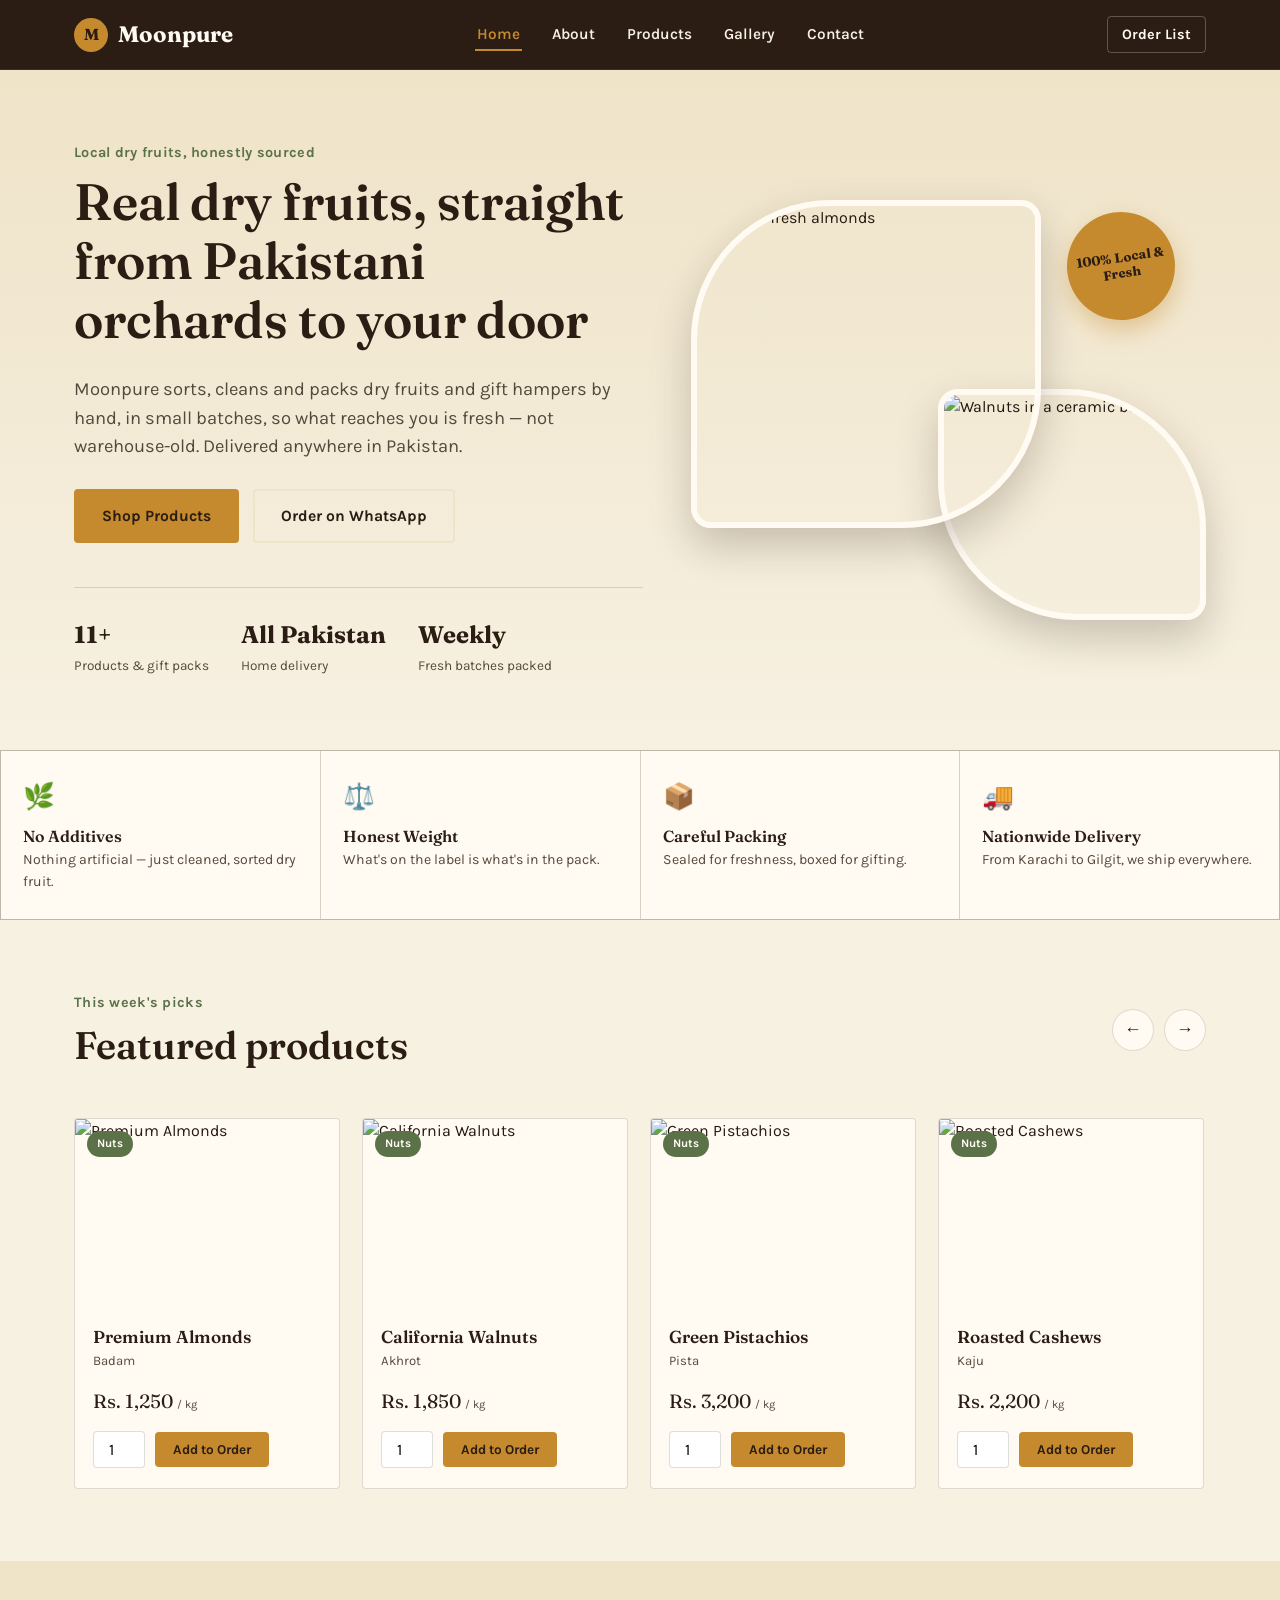
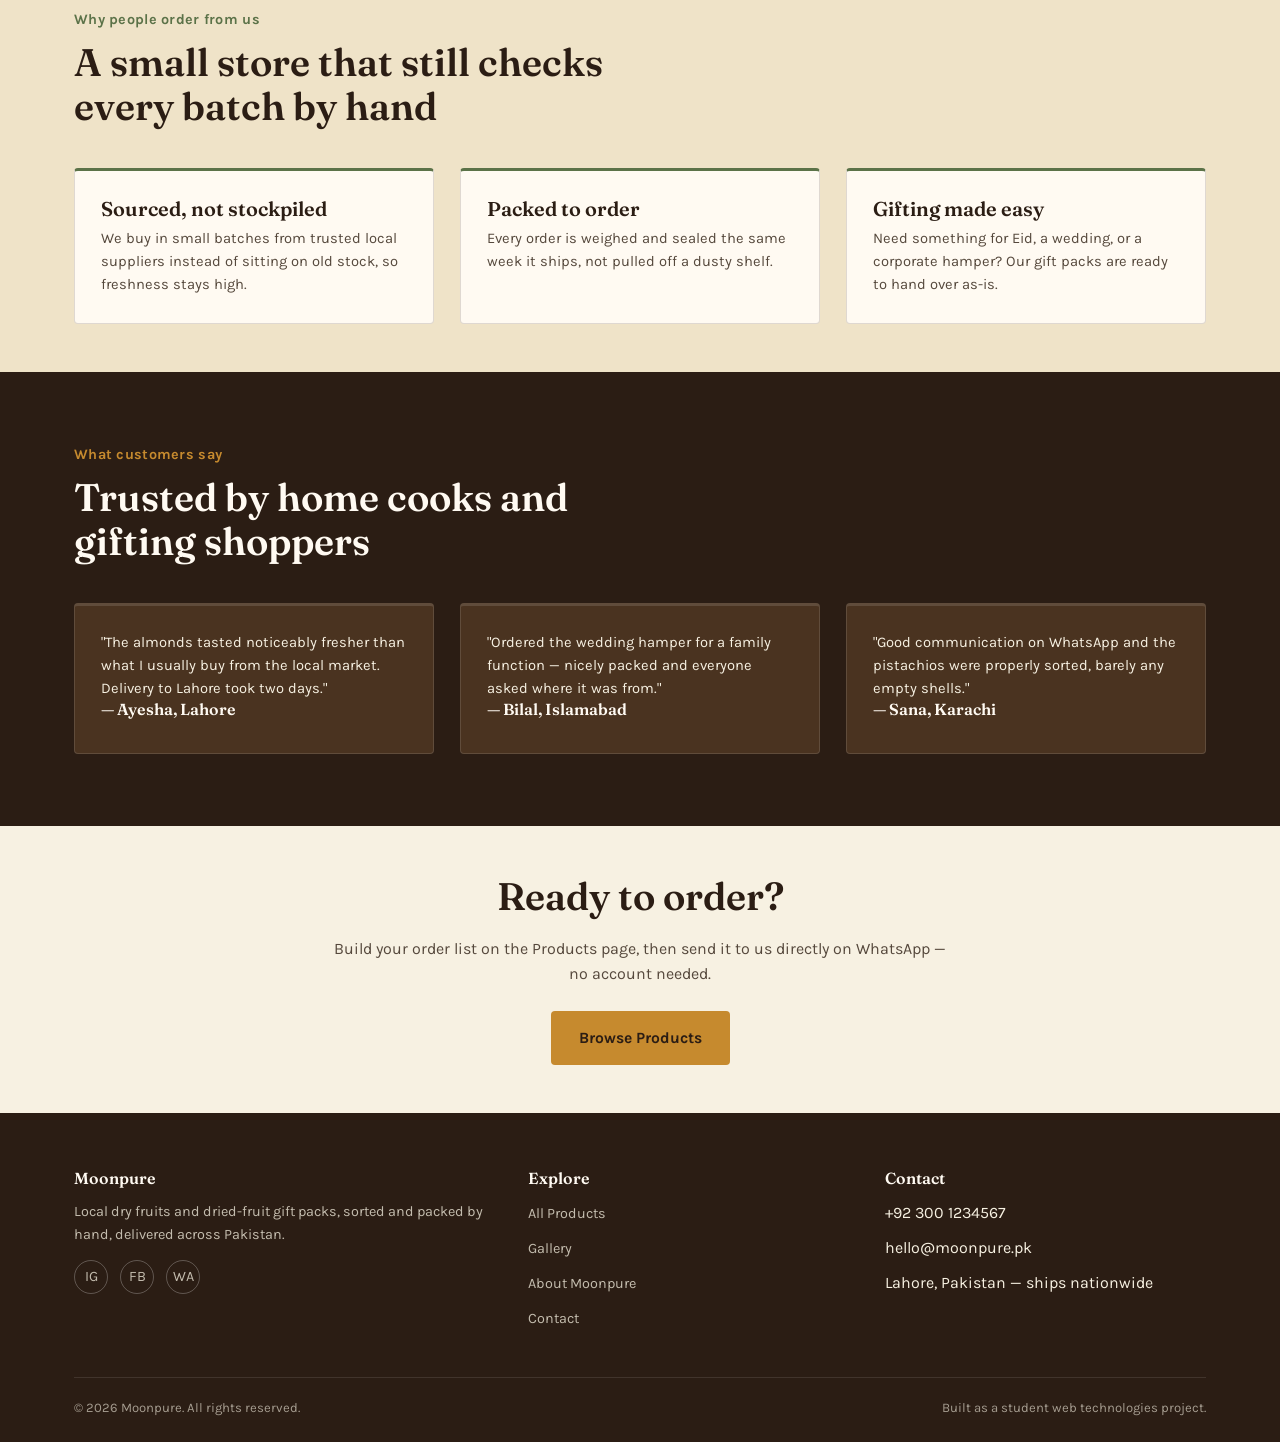
==== index.html @ a4942850 "Add product catalog, category filter, live search, and WhatsApp order-list cart" ====
<!DOCTYPE html>
<html lang="en">
<head>
<meta charset="UTF-8">
<meta name="viewport" content="width=device-width, initial-scale=1.0">
<title>Moonpure — Real Dry Fruits, Nationwide Delivery</title>
<meta name="description" content="Moonpure sells local dry fruits and dried-fruit gift packs, freshly sorted and packed, delivered across Pakistan.">
<link rel="preconnect" href="https://fonts.googleapis.com">
<link href="https://fonts.googleapis.com/css2?family=Fraunces:opsz,wght@9..144,500;9..144,600;9..144,700&family=Karla:wght@400;500;700;800&display=swap" rel="stylesheet">
<link rel="stylesheet" href="css/style.css">
</head>
<body>

<header class="site-header">
  <nav class="nav">
    <a href="index.html" class="brand"><span class="brand-mark">M</span> Moonpure</a>
    <ul class="nav-links" id="navLinks">
      <li><a href="index.html">Home</a></li>
      <li><a href="about.html">About</a></li>
      <li><a href="products.html">Products</a></li>
      <li><a href="gallery.html">Gallery</a></li>
      <li><a href="contact.html">Contact</a></li>
    </ul>
    <div class="nav-right">
      <button class="nav-cart-btn" id="openCartBtn" aria-label="Open order list">
        Order List <span class="nav-cart-count" id="cartCount">0</span>
      </button>
      <button class="hamburger" id="hamburgerBtn" aria-label="Toggle menu" aria-expanded="false">
        <span></span><span></span><span></span>
      </button>
    </div>
  </nav>
</header>

<main>

  <!-- HERO -->
  <section class="hero">
    <div class="container">
      <div class="hero-copy">
        <p class="eyebrow-label">Local dry fruits, honestly sourced</p>
        <h1>Real dry fruits, straight from Pakistani orchards to your door</h1>
        <p class="lede">Moonpure sorts, cleans and packs dry fruits and gift hampers by hand, in small batches, so what reaches you is fresh — not warehouse-old. Delivered anywhere in Pakistan.</p>
        <div class="hero-cta">
          <a href="products.html" class="btn btn-primary">Shop Products</a>
          <a href="contact.html" class="btn btn-outline">Order on WhatsApp</a>
        </div>
        <div class="hero-stats">
          <div><strong>11+</strong><span>Products &amp; gift packs</span></div>
          <div><strong>All Pakistan</strong><span>Home delivery</span></div>
          <div><strong>Weekly</strong><span>Fresh batches packed</span></div>
        </div>
      </div>
      <div class="hero-visual">
        <img src="https://images.unsplash.com/photo-1615485737457-f07082c77813?auto=format&fit=crop&w=700&q=70" alt="Bowl of fresh almonds" class="hero-img-a">
        <img src="https://images.unsplash.com/photo-1512905024369-fe9701b6d8f1?auto=format&fit=crop&w=600&q=70" alt="Walnuts in a ceramic bowl" class="hero-img-b">
        <div class="hero-badge">100% Local &amp; Fresh</div>
      </div>
    </div>
  </section>

  <!-- HIGHLIGHTS -->
  <div class="highlights">
    <div class="highlight-item">
      <span class="icon">🌿</span>
      <h4>No Additives</h4>
      <p>Nothing artificial — just cleaned, sorted dry fruit.</p>
    </div>
    <div class="highlight-item">
      <span class="icon">⚖️</span>
      <h4>Honest Weight</h4>
      <p>What's on the label is what's in the pack.</p>
    </div>
    <div class="highlight-item">
      <span class="icon">📦</span>
      <h4>Careful Packing</h4>
      <p>Sealed for freshness, boxed for gifting.</p>
    </div>
    <div class="highlight-item">
      <span class="icon">🚚</span>
      <h4>Nationwide Delivery</h4>
      <p>From Karachi to Gilgit, we ship everywhere.</p>
    </div>
  </div>

  <!-- FEATURED PRODUCTS SLIDER -->
  <section class="section">
    <div class="container">
      <div class="filter-bar">
        <div class="section-head" style="margin-bottom:0;">
          <p class="eyebrow-label">This week's picks</p>
          <h2>Featured products</h2>
        </div>
        <div class="slider-nav">
          <button id="sliderPrev" aria-label="Scroll left">&larr;</button>
          <button id="sliderNext" aria-label="Scroll right">&rarr;</button>
        </div>
      </div>
      <div class="slider">
        <div class="slider-track" id="featuredTrack"><!-- filled by products.js --></div>
      </div>
    </div>
  </section>

  <!-- WHY MOONPURE -->
  <section class="section section--tight" style="background:var(--parchment);">
    <div class="container">
      <div class="section-head">
        <p class="eyebrow-label">Why people order from us</p>
        <h2>A small store that still checks every batch by hand</h2>
      </div>
      <div class="card-grid">
        <div class="info-card">
          <h3>Sourced, not stockpiled</h3>
          <p>We buy in small batches from trusted local suppliers instead of sitting on old stock, so freshness stays high.</p>
        </div>
        <div class="info-card">
          <h3>Packed to order</h3>
          <p>Every order is weighed and sealed the same week it ships, not pulled off a dusty shelf.</p>
        </div>
        <div class="info-card">
          <h3>Gifting made easy</h3>
          <p>Need something for Eid, a wedding, or a corporate hamper? Our gift packs are ready to hand over as-is.</p>
        </div>
      </div>
    </div>
  </section>

  <!-- TESTIMONIALS -->
  <section class="section section--dark">
    <div class="container">
      <div class="section-head">
        <p class="eyebrow-label" style="color:var(--gold);">What customers say</p>
        <h2>Trusted by home cooks and gifting shoppers</h2>
      </div>
      <div class="card-grid">
        <div class="info-card" style="background:var(--walnut-700); border-color:rgba(255,255,255,0.12);">
          <p style="color:var(--parchment-light);">"The almonds tasted noticeably fresher than what I usually buy from the local market. Delivery to Lahore took two days."</p>
          <h3 style="color:var(--white); font-size:1rem;">— Ayesha, Lahore</h3>
        </div>
        <div class="info-card" style="background:var(--walnut-700); border-color:rgba(255,255,255,0.12);">
          <p style="color:var(--parchment-light);">"Ordered the wedding hamper for a family function — nicely packed and everyone asked where it was from."</p>
          <h3 style="color:var(--white); font-size:1rem;">— Bilal, Islamabad</h3>
        </div>
        <div class="info-card" style="background:var(--walnut-700); border-color:rgba(255,255,255,0.12);">
          <p style="color:var(--parchment-light);">"Good communication on WhatsApp and the pistachios were properly sorted, barely any empty shells."</p>
          <h3 style="color:var(--white); font-size:1rem;">— Sana, Karachi</h3>
        </div>
      </div>
    </div>
  </section>

  <!-- CTA -->
  <section class="section section--tight">
    <div class="container" style="text-align:center;">
      <h2>Ready to order?</h2>
      <p style="margin:0 auto 24px; color:var(--ink-soft);">Build your order list on the Products page, then send it to us directly on WhatsApp — no account needed.</p>
      <a href="products.html" class="btn btn-primary">Browse Products</a>
    </div>
  </section>

</main>

<footer class="site-footer">
  <div class="container">
    <div class="footer-grid">
      <div>
        <h4>Moonpure</h4>
        <p>Local dry fruits and dried-fruit gift packs, sorted and packed by hand, delivered across Pakistan.</p>
        <div class="social-row">
          <a href="https://www.instagram.com/moonpure.pk" aria-label="Instagram" target="_blank" rel="noopener">IG</a>
          <a href="#" aria-label="Facebook">FB</a>
          <a href="#" aria-label="WhatsApp">WA</a>
        </div>
      </div>
      <div>
        <h4>Explore</h4>
        <ul>
          <li><a href="products.html">All Products</a></li>
          <li><a href="gallery.html">Gallery</a></li>
          <li><a href="about.html">About Moonpure</a></li>
          <li><a href="contact.html">Contact</a></li>
        </ul>
      </div>
      <div>
        <h4>Contact</h4>
        <ul>
          <li>+92 300 1234567</li>
          <li>hello@moonpure.pk</li>
          <li>Lahore, Pakistan — ships nationwide</li>
        </ul>
      </div>
    </div>
    <div class="footer-bottom">
      <span>&copy; <span id="footerYear"></span> Moonpure. All rights reserved.</span>
      <span>Built as a student web technologies project.</span>
    </div>
  </div>
</footer>

<div class="cart-overlay" id="cartOverlay"></div>
<aside class="cart-drawer" id="cartDrawer" aria-label="Order list">
  <div class="cart-head">
    <h3 style="color:var(--white); margin:0;">Your Order List</h3>
    <button id="closeCartBtn" aria-label="Close order list">&times;</button>
  </div>
  <div class="cart-items" id="cartItems"></div>
  <div class="cart-foot">
    <div class="cart-total"><span>Estimated Total</span><span id="cartTotal">Rs. 0</span></div>
    <button class="btn btn-primary btn-block" id="checkoutBtn">Send Order via WhatsApp</button>
  </div>
</aside>

<div class="toast" id="toast"></div>

<script src="js/nav.js"></script>
<script src="js/cart.js"></script>
<script src="js/products.js"></script>
</body>
</html>
---- css/style.css ----
/* =========================================================
   MOONPURE — main stylesheet
   Sections: Tokens, Base, Layout helpers, Nav, Hero,
   Buttons, Highlights, Products, Cart drawer, Gallery,
   About/Process, Contact/Form/Accordion, Footer, Media queries
   ========================================================= */

/* ---------- Design tokens ---------- */
:root {
  --walnut-900: #2b1d14;
  --walnut-700: #4a3320;
  --parchment: #efe3c8;
  --parchment-light: #f7f1e2;
  --gold: #c68a2e;
  --gold-dark: #a56f1f;
  --pistachio: #5b7248;
  --rust: #7a3b2e;
  --ink: #241812;
  --ink-soft: #55483c;
  --line: rgba(43, 29, 20, 0.15);
  --white: #fffaf2;

  --font-display: "Fraunces", "Georgia", serif;
  --font-body: "Karla", "Segoe UI", sans-serif;

  --radius-s: 4px;
  --radius-m: 10px;
  --shadow-card: 0 1px 0 rgba(43, 29, 20, 0.06);
  --max-width: 1180px;
}

/* ---------- Base ---------- */
* { box-sizing: border-box; }

html { scroll-behavior: smooth; }

body {
  margin: 0;
  font-family: var(--font-body);
  color: var(--ink);
  background: var(--parchment-light);
  line-height: 1.55;
  -webkit-font-smoothing: antialiased;
}

h1, h2, h3, h4 {
  font-family: var(--font-display);
  color: var(--walnut-900);
  line-height: 1.15;
  margin: 0 0 0.5em;
  font-weight: 600;
}

h1 { font-size: clamp(2.2rem, 4vw, 3.4rem); }
h2 { font-size: clamp(1.7rem, 3vw, 2.4rem); }
h3 { font-size: 1.25rem; }

p { margin: 0 0 1em; max-width: 62ch; }

a { color: inherit; text-decoration: none; }

img { max-width: 100%; display: block; }

ul { padding: 0; margin: 0; list-style: none; }

button { font-family: inherit; cursor: pointer; }

input, textarea, select {
  font-family: inherit;
  font-size: 1rem;
}

:focus-visible {
  outline: 3px solid var(--gold);
  outline-offset: 2px;
}

.container {
  max-width: var(--max-width);
  margin: 0 auto;
  padding: 0 24px;
}

.section {
  padding: 72px 0;
}
.section--tight { padding: 48px 0; }
.section--dark {
  background: var(--walnut-900);
  color: var(--parchment-light);
}
.section--dark h2, .section--dark h3 { color: var(--white); }

.eyebrow-label {
  font-family: var(--font-body);
  font-weight: 700;
  color: var(--pistachio);
  letter-spacing: 0.02em;
  font-size: 0.9rem;
  margin: 0 0 0.6em;
}

.section-head {
  max-width: 620px;
  margin: 0 0 40px;
}

.btn {
  display: inline-flex;
  align-items: center;
  gap: 8px;
  padding: 13px 26px;
  border-radius: var(--radius-s);
  font-weight: 700;
  border: 2px solid transparent;
  font-size: 0.98rem;
  transition: transform 0.15s ease, background 0.15s ease;
}
.btn:hover { transform: translateY(-2px); }
.btn-primary {
  background: var(--gold);
  color: var(--walnut-900);
}
.btn-primary:hover { background: var(--gold-dark); }
.btn-outline {
  border-color: var(--parchment);
  color: var(--walnut-900);
}
.section--dark .btn-outline { border-color: var(--parchment-light); color: var(--white); }
.btn-outline:hover { background: rgba(255,255,255,0.08); }
.btn-block { width: 100%; justify-content: center; }
.btn-sm { padding: 8px 16px; font-size: 0.85rem; }

/* ---------- Nav ---------- */
.site-header {
  position: sticky;
  top: 0;
  z-index: 100;
  background: var(--walnut-900);
  border-bottom: 1px solid rgba(255,255,255,0.08);
}

.nav {
  display: flex;
  align-items: center;
  justify-content: space-between;
  padding: 16px 24px;
  max-width: var(--max-width);
  margin: 0 auto;
}

.brand {
  display: flex;
  align-items: center;
  gap: 10px;
  font-family: var(--font-display);
  font-size: 1.4rem;
  font-weight: 700;
  color: var(--white);
}
.brand .brand-mark {
  width: 34px; height: 34px;
  border-radius: 50%;
  background: var(--gold);
  color: var(--walnut-900);
  display: flex; align-items: center; justify-content: center;
  font-size: 1rem;
}

.nav-links {
  display: flex;
  gap: 28px;
}
.nav-links a {
  color: var(--parchment-light);
  font-weight: 600;
  font-size: 0.96rem;
  padding: 6px 2px;
  border-bottom: 2px solid transparent;
  transition: border-color 0.15s ease, color 0.15s ease;
}
.nav-links a:hover,
.nav-links a.active {
  color: var(--gold);
  border-bottom-color: var(--gold);
}

.nav-cart-btn {
  position: relative;
  background: transparent;
  border: 1px solid rgba(255,255,255,0.25);
  color: var(--white);
  border-radius: var(--radius-s);
  padding: 9px 14px;
  font-weight: 700;
  font-size: 0.9rem;
  display: flex;
  align-items: center;
  gap: 8px;
}
.nav-cart-count {
  background: var(--gold);
  color: var(--walnut-900);
  border-radius: 50%;
  width: 20px; height: 20px;
  font-size: 0.72rem;
  display: flex; align-items: center; justify-content: center;
  font-weight: 800;
}

.nav-right { display: flex; align-items: center; gap: 18px; }

.hamburger {
  display: none;
  flex-direction: column;
  gap: 5px;
  background: none;
  border: none;
  padding: 6px;
}
.hamburger span {
  width: 24px; height: 2px;
  background: var(--white);
  display: block;
  transition: transform 0.2s ease, opacity 0.2s ease;
}
.hamburger.is-open span:nth-child(1) { transform: translateY(7px) rotate(45deg); }
.hamburger.is-open span:nth-child(2) { opacity: 0; }
.hamburger.is-open span:nth-child(3) { transform: translateY(-7px) rotate(-45deg); }

/* ---------- Hero ---------- */
.hero {
  background: linear-gradient(180deg, var(--parchment) 0%, var(--parchment-light) 100%);
  overflow: hidden;
}
.hero .container {
  display: grid;
  grid-template-columns: 1.05fr 0.95fr;
  gap: 48px;
  align-items: center;
  padding-top: 72px;
  padding-bottom: 72px;
}
.hero-copy { animation: rise 0.7s ease both; }
.hero-copy p.lede { font-size: 1.15rem; color: var(--ink-soft); }
.hero-cta { display: flex; gap: 14px; flex-wrap: wrap; margin-top: 28px; }

.hero-stats {
  display: flex;
  gap: 32px;
  margin-top: 44px;
  padding-top: 28px;
  border-top: 1px solid var(--line);
}
.hero-stats div strong {
  display: block;
  font-family: var(--font-display);
  font-size: 1.5rem;
  color: var(--walnut-900);
}
.hero-stats div span { font-size: 0.85rem; color: var(--ink-soft); }

.hero-visual {
  position: relative;
  height: 420px;
  animation: rise 0.9s ease both;
}
.hero-visual img {
  position: absolute;
  object-fit: cover;
  border: 6px solid var(--white);
  box-shadow: 0 18px 40px rgba(43,29,20,0.22);
}
.hero-img-a { width: 68%; height: 78%; top: 0; left: 0; border-radius: 140px 20px 140px 20px; z-index: 2; }
.hero-img-b { width: 52%; height: 55%; bottom: 0; right: 0; border-radius: 20px 140px 20px 140px; z-index: 1; }
.hero-badge {
  position: absolute;
  top: 12px; right: 6%;
  background: var(--gold);
  color: var(--walnut-900);
  width: 108px; height: 108px;
  border-radius: 50%;
  display: flex; align-items: center; justify-content: center;
  text-align: center;
  font-family: var(--font-display);
  font-weight: 700;
  font-size: 0.82rem;
  line-height: 1.2;
  transform: rotate(-8deg);
  z-index: 3;
  box-shadow: 0 10px 24px rgba(198,138,46,0.4);
}

@keyframes rise {
  from { opacity: 0; transform: translateY(18px); }
  to { opacity: 1; transform: translateY(0); }
}

/* ---------- Highlights ---------- */
.highlights {
  display: grid;
  grid-template-columns: repeat(4, 1fr);
  gap: 1px;
  background: var(--line);
  border: 1px solid var(--line);
}
.highlight-item {
  background: var(--white);
  padding: 26px 22px;
}
.highlight-item .icon { font-size: 1.6rem; }
.highlight-item h4 { margin: 10px 0 4px; font-size: 1rem; }
.highlight-item p { font-size: 0.88rem; color: var(--ink-soft); margin: 0; }

/* ---------- Cards / grids ---------- */
.card-grid {
  display: grid;
  grid-template-columns: repeat(3, 1fr);
  gap: 26px;
}

.info-card {
  background: var(--white);
  border: 1px solid var(--line);
  border-top: 3px solid var(--pistachio);
  padding: 26px;
  border-radius: var(--radius-s);
}
.info-card h3 { margin-bottom: 8px; }
.info-card p { font-size: 0.92rem; color: var(--ink-soft); margin: 0; }

/* ---------- Slider (carousel) ---------- */
.slider {
  position: relative;
}
.slider-track {
  display: flex;
  gap: 22px;
  overflow: hidden;
  scroll-behavior: smooth;
}
.slider-track .product-card { min-width: calc(25% - 17px); flex: 0 0 auto; }
.slider-nav {
  display: flex;
  gap: 10px;
  justify-content: flex-end;
  margin-bottom: 18px;
}
.slider-nav button {
  width: 42px; height: 42px;
  border-radius: 50%;
  border: 1px solid var(--line);
  background: var(--white);
  font-size: 1.1rem;
  color: var(--walnut-900);
}
.slider-nav button:hover { background: var(--gold); color: var(--walnut-900); }

/* ---------- Products ---------- */
.filter-bar {
  display: flex;
  align-items: center;
  justify-content: space-between;
  gap: 20px;
  flex-wrap: wrap;
  margin-bottom: 32px;
}
.filter-chips { display: flex; gap: 10px; flex-wrap: wrap; }
.chip {
  padding: 9px 18px;
  border-radius: 999px;
  border: 1px solid var(--line);
  background: var(--white);
  font-weight: 700;
  font-size: 0.88rem;
  color: var(--ink-soft);
}
.chip.is-active {
  background: var(--walnut-900);
  border-color: var(--walnut-900);
  color: var(--white);
}
.search-box {
  display: flex;
  align-items: center;
  gap: 8px;
  border: 1px solid var(--line);
  background: var(--white);
  padding: 10px 16px;
  border-radius: 999px;
  min-width: 240px;
}
.search-box input {
  border: none;
  outline: none;
  background: transparent;
  width: 100%;
  font-size: 0.92rem;
}

.product-grid {
  display: grid;
  grid-template-columns: repeat(3, 1fr);
  gap: 26px;
}

.product-card {
  background: var(--white);
  border: 1px solid var(--line);
  border-radius: var(--radius-s);
  overflow: hidden;
  display: flex;
  flex-direction: column;
  transition: transform 0.15s ease, box-shadow 0.15s ease;
}
.product-card:hover {
  transform: translateY(-4px);
  box-shadow: 0 14px 30px rgba(43,29,20,0.14);
}
.product-card .thumb {
  position: relative;
  height: 190px;
  overflow: hidden;
}
.product-card .thumb img { width: 100%; height: 100%; object-fit: cover; }
.product-tag {
  position: absolute;
  top: 12px; left: 12px;
  background: var(--pistachio);
  color: var(--white);
  font-size: 0.72rem;
  font-weight: 700;
  padding: 4px 10px;
  border-radius: 999px;
}
.product-tag.gift { background: var(--rust); }
.product-body { padding: 18px 18px 20px; display: flex; flex-direction: column; flex: 1; }
.product-body h3 { margin: 0 0 4px; font-size: 1.08rem; }
.product-urdu { font-size: 0.82rem; color: var(--ink-soft); margin-bottom: 8px; }
.product-price { font-family: var(--font-display); font-size: 1.2rem; color: var(--walnut-900); margin: 8px 0 14px; }
.product-actions { display: flex; gap: 10px; margin-top: auto; align-items: center; }
.qty-input {
  width: 52px;
  padding: 8px 6px;
  text-align: center;
  border: 1px solid var(--line);
  border-radius: var(--radius-s);
}
.no-results { padding: 40px; text-align: center; color: var(--ink-soft); grid-column: 1 / -1; }

/* ---------- Cart drawer ---------- */
.cart-overlay {
  position: fixed; inset: 0;
  background: rgba(36,24,18,0.45);
  opacity: 0; pointer-events: none;
  transition: opacity 0.2s ease;
  z-index: 200;
}
.cart-overlay.is-open { opacity: 1; pointer-events: auto; }

.cart-drawer {
  position: fixed;
  top: 0; right: 0;
  height: 100%;
  width: 380px;
  max-width: 92vw;
  background: var(--white);
  transform: translateX(100%);
  transition: transform 0.25s ease;
  z-index: 201;
  display: flex;
  flex-direction: column;
}
.cart-drawer.is-open { transform: translateX(0); }
.cart-head {
  display: flex; align-items: center; justify-content: space-between;
  padding: 20px 22px;
  background: var(--walnut-900); color: var(--white);
}
.cart-head button { background: none; border: none; color: var(--white); font-size: 1.4rem; }
.cart-items { flex: 1; overflow-y: auto; padding: 16px 22px; }
.cart-line {
  display: flex; gap: 12px; align-items: center;
  padding: 12px 0;
  border-bottom: 1px solid var(--line);
}
.cart-line img { width: 52px; height: 52px; object-fit: cover; border-radius: var(--radius-s); }
.cart-line-info { flex: 1; }
.cart-line-info strong { display: block; font-size: 0.92rem; }
.cart-line-info span { font-size: 0.82rem; color: var(--ink-soft); }
.cart-line-qty { display: flex; align-items: center; gap: 6px; }
.cart-line-qty button {
  width: 24px; height: 24px; border-radius: 50%;
  border: 1px solid var(--line); background: var(--white);
}
.cart-remove { background: none; border: none; color: var(--rust); font-size: 0.78rem; text-decoration: underline; margin-top: 4px; }
.cart-empty { text-align: center; color: var(--ink-soft); padding: 40px 10px; }
.cart-foot { padding: 20px 22px; border-top: 1px solid var(--line); }
.cart-total { display: flex; justify-content: space-between; font-family: var(--font-display); font-size: 1.15rem; margin-bottom: 14px; }

/* ---------- Gallery ---------- */
.gallery-grid {
  columns: 3 220px;
  column-gap: 20px;
}
.gallery-item {
  break-inside: avoid;
  margin-bottom: 20px;
  border-radius: var(--radius-s);
  overflow: hidden;
  position: relative;
  cursor: pointer;
  border: 1px solid var(--line);
}
.gallery-item img { width: 100%; transition: transform 0.3s ease; }
.gallery-item:hover img { transform: scale(1.05); }
.gallery-caption {
  position: absolute; left: 0; right: 0; bottom: 0;
  background: linear-gradient(0deg, rgba(43,29,20,0.85), transparent);
  color: var(--white);
  padding: 24px 12px 10px;
  font-size: 0.82rem;
  font-weight: 700;
}

.lightbox {
  position: fixed; inset: 0;
  background: rgba(20,13,9,0.92);
  display: none;
  align-items: center;
  justify-content: center;
  z-index: 300;
  flex-direction: column;
}
.lightbox.is-open { display: flex; }
.lightbox img { max-width: 78vw; max-height: 72vh; border-radius: var(--radius-s); }
.lightbox-caption { color: var(--parchment-light); margin-top: 14px; font-size: 0.9rem; }
.lightbox-close {
  position: absolute; top: 22px; right: 28px;
  background: none; border: none; color: var(--white); font-size: 1.8rem;
}
.lightbox-nav {
  position: absolute; top: 50%; transform: translateY(-50%);
  background: rgba(255,255,255,0.12); border: none; color: var(--white);
  width: 48px; height: 48px; border-radius: 50%; font-size: 1.3rem;
}
.lightbox-prev { left: 24px; }
.lightbox-next { right: 24px; }

/* ---------- About / process ---------- */
.about-hero {
  display: grid;
  grid-template-columns: 1fr 1fr;
  gap: 48px;
  align-items: center;
}
.about-hero img { border-radius: 20px 140px 20px 140px; height: 380px; width: 100%; object-fit: cover; }

.process-list {
  display: grid;
  grid-template-columns: repeat(4, 1fr);
  gap: 22px;
  counter-reset: step;
}
.process-step {
  background: var(--white);
  border: 1px solid var(--line);
  border-radius: var(--radius-s);
  padding: 24px 20px;
  position: relative;
}
.process-step::before {
  counter-increment: step;
  content: counter(step);
  font-family: var(--font-display);
  font-size: 1.6rem;
  color: var(--gold);
  display: block;
  margin-bottom: 10px;
}

.values-grid {
  display: grid;
  grid-template-columns: repeat(3, 1fr);
  gap: 26px;
}

/* ---------- Contact ---------- */
.contact-layout {
  display: grid;
  grid-template-columns: 1fr 1.1fr;
  gap: 48px;
  align-items: start;
}
.contact-info-list { margin-top: 24px; }
.contact-info-list li {
  display: flex; gap: 12px;
  padding: 14px 0;
  border-bottom: 1px solid var(--line);
}
.contact-info-list .ic { font-size: 1.2rem; }
.map-frame {
  border: 1px solid var(--line);
  border-radius: var(--radius-s);
  overflow: hidden;
  margin-top: 24px;
  height: 220px;
}
.map-frame iframe { width: 100%; height: 100%; border: 0; }

.form-card {
  background: var(--white);
  border: 1px solid var(--line);
  border-radius: var(--radius-s);
  padding: 30px;
}
.form-row { margin-bottom: 18px; }
.form-row label {
  display: block;
  font-weight: 700;
  font-size: 0.88rem;
  margin-bottom: 6px;
}
.form-row input,
.form-row select,
.form-row textarea {
  width: 100%;
  padding: 12px 14px;
  border: 1px solid var(--line);
  border-radius: var(--radius-s);
  background: var(--parchment-light);
}
.form-row textarea { resize: vertical; min-height: 110px; }
.form-grid-2 { display: grid; grid-template-columns: 1fr 1fr; gap: 18px; }
.field-error {
  color: var(--rust);
  font-size: 0.8rem;
  margin-top: 5px;
  min-height: 1em;
}
.form-row.has-error input,
.form-row.has-error select,
.form-row.has-error textarea {
  border-color: var(--rust);
}
.form-success {
  display: none;
  background: rgba(91,114,72,0.12);
  border: 1px solid var(--pistachio);
  color: var(--pistachio);
  padding: 14px 18px;
  border-radius: var(--radius-s);
  margin-bottom: 18px;
  font-weight: 700;
}
.form-success.is-visible { display: block; }

/* ---------- FAQ accordion ---------- */
.accordion-item {
  border-bottom: 1px solid var(--line);
}
.accordion-trigger {
  width: 100%;
  text-align: left;
  background: none;
  border: none;
  padding: 20px 4px;
  display: flex;
  justify-content: space-between;
  align-items: center;
  font-family: var(--font-display);
  font-size: 1.05rem;
  color: var(--walnut-900);
}
.accordion-trigger .plus {
  font-size: 1.4rem;
  transition: transform 0.2s ease;
  color: var(--gold);
}
.accordion-item.is-open .accordion-trigger .plus { transform: rotate(45deg); }
.accordion-panel {
  max-height: 0;
  overflow: hidden;
  transition: max-height 0.25s ease;
}
.accordion-panel p { padding: 0 4px 18px; color: var(--ink-soft); font-size: 0.94rem; }

/* ---------- Footer ---------- */
.site-footer {
  background: var(--walnut-900);
  color: var(--parchment-light);
  padding: 56px 0 24px;
}
.footer-grid {
  display: grid;
  grid-template-columns: 1.3fr 1fr 1fr;
  gap: 36px;
  padding-bottom: 36px;
  border-bottom: 1px solid rgba(255,255,255,0.1);
}
.footer-grid h4 { color: var(--white); margin-bottom: 14px; font-size: 1rem; }
.footer-grid p, .footer-grid a { color: rgba(247,241,226,0.75); font-size: 0.9rem; }
.footer-grid ul li { margin-bottom: 10px; }
.footer-grid ul li a:hover { color: var(--gold); }
.footer-bottom {
  padding-top: 20px;
  display: flex;
  justify-content: space-between;
  font-size: 0.82rem;
  color: rgba(247,241,226,0.6);
  flex-wrap: wrap;
  gap: 10px;
}
.social-row { display: flex; gap: 12px; margin-top: 12px; }
.social-row a {
  width: 34px; height: 34px;
  border: 1px solid rgba(255,255,255,0.25);
  border-radius: 50%;
  display: flex; align-items: center; justify-content: center;
}

/* ---------- Toast ---------- */
.toast {
  position: fixed;
  bottom: 24px; left: 50%;
  transform: translateX(-50%) translateY(20px);
  background: var(--walnut-900);
  color: var(--white);
  padding: 14px 24px;
  border-radius: 999px;
  font-weight: 700;
  font-size: 0.9rem;
  opacity: 0;
  pointer-events: none;
  transition: opacity 0.2s ease, transform 0.2s ease;
  z-index: 400;
}
.toast.is-visible {
  opacity: 1;
  transform: translateX(-50%) translateY(0);
}

/* ---------- Responsive ---------- */
@media (max-width: 980px) {
  .hero .container { grid-template-columns: 1fr; }
  .hero-visual { height: 320px; order: -1; }
  .card-grid, .values-grid { grid-template-columns: repeat(2, 1fr); }
  .product-grid { grid-template-columns: repeat(2, 1fr); }
  .highlights { grid-template-columns: repeat(2, 1fr); }
  .process-list { grid-template-columns: repeat(2, 1fr); }
  .about-hero { grid-template-columns: 1fr; }
  .about-hero img { height: 260px; }
  .contact-layout { grid-template-columns: 1fr; }
  .slider-track .product-card { min-width: calc(50% - 11px); }
}

@media (max-width: 720px) {
  .nav-links {
    position: absolute;
    top: 100%; left: 0; right: 0;
    background: var(--walnut-900);
    flex-direction: column;
    gap: 0;
    max-height: 0;
    overflow: hidden;
    transition: max-height 0.25s ease;
  }
  .nav-links.is-open { max-height: 400px; }
  .nav-links a { padding: 16px 24px; border-bottom: 1px solid rgba(255,255,255,0.08); width: 100%; }
  .hamburger { display: flex; }
  .form-grid-2 { grid-template-columns: 1fr; }
}

@media (max-width: 560px) {
  .card-grid, .values-grid, .product-grid, .highlights, .process-list { grid-template-columns: 1fr; }
  .gallery-grid { columns: 1; }
  .slider-track .product-card { min-width: 84%; }
  .hero-stats { flex-wrap: wrap; gap: 20px; }
  .cart-drawer { width: 100%; }
}

@media (prefers-reduced-motion: reduce) {
  * { animation: none !important; transition: none !important; }
}

/* ---------- Image tint variants (reused stock photos, varied for product range) ---------- */
.tint-warm { filter: saturate(1.15) sepia(0.12) hue-rotate(-6deg); }
.tint-rust { filter: saturate(1.2) sepia(0.25) hue-rotate(-12deg) brightness(0.96); }
.tint-cool { filter: saturate(1.05) hue-rotate(8deg); }
.tint-gold { filter: saturate(1.3) sepia(0.3) hue-rotate(-4deg) brightness(1.03); }
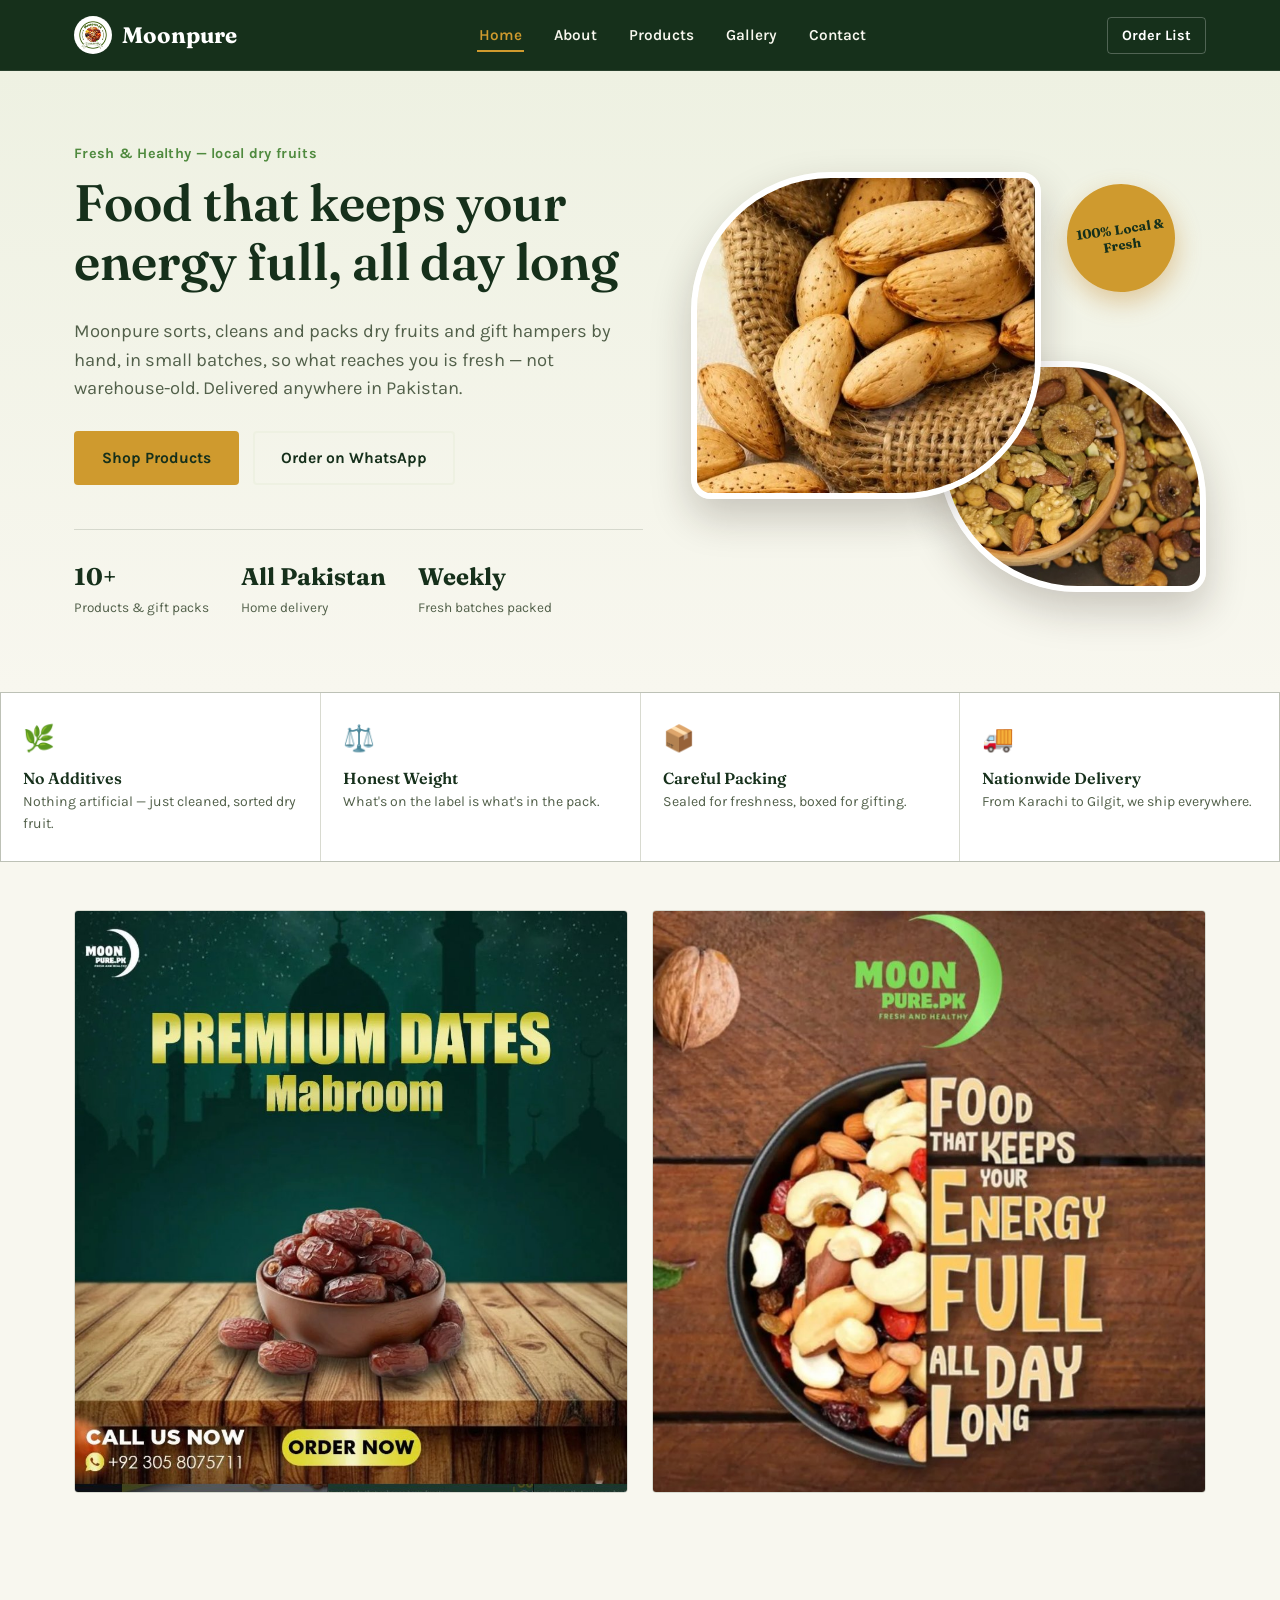
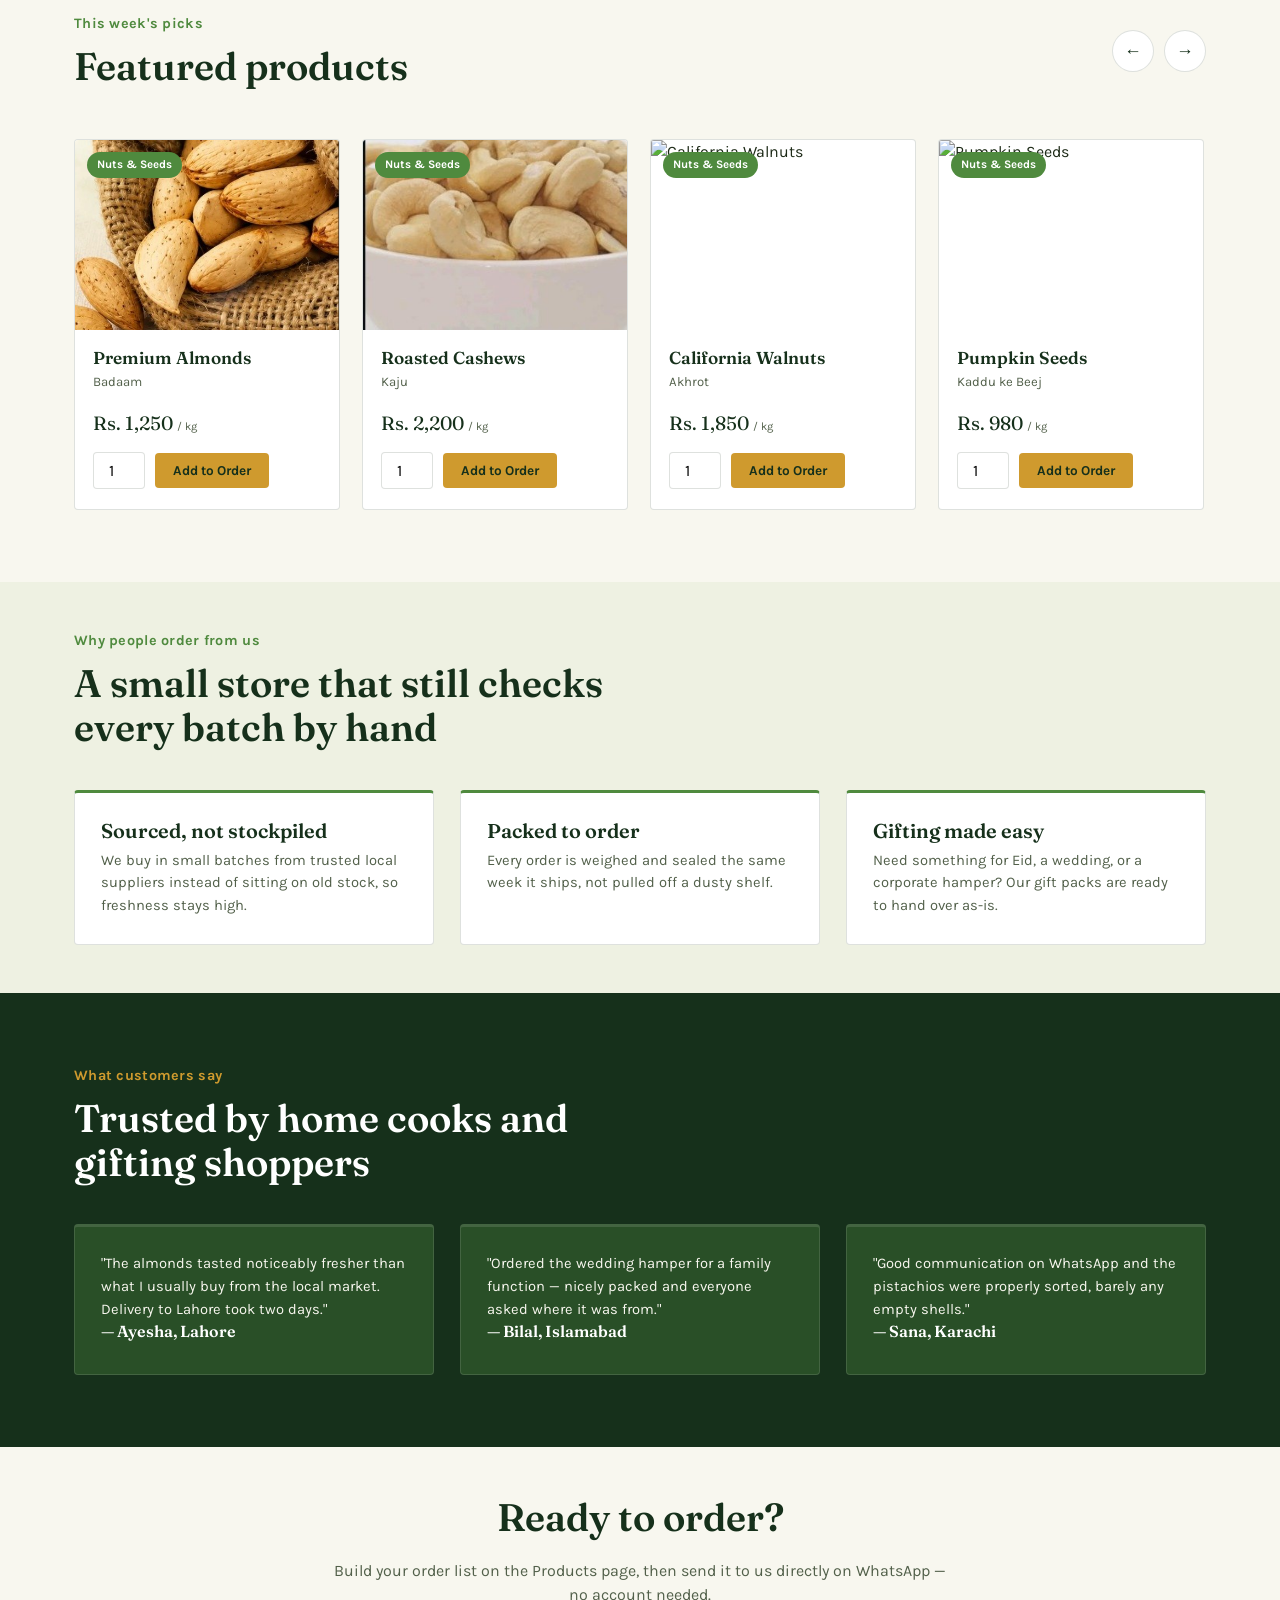
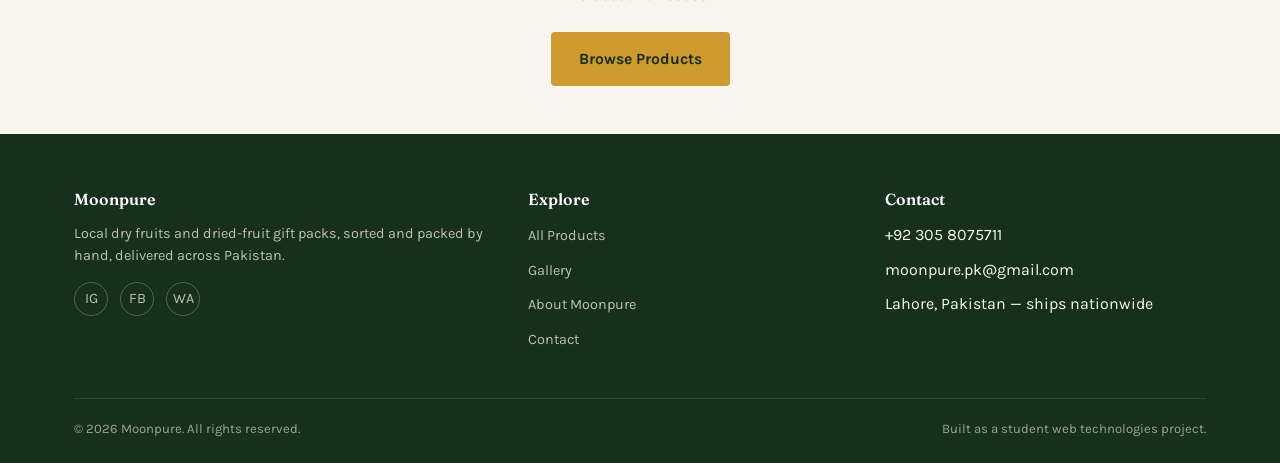
==== commit b8f43729: "Rebrand with real Moonpure.pk assets: logo, green/off-white palette, real product photos, actual cat" ====
--- a/index.html
+++ b/index.html
@@ -13,7 +13,7 @@
 
 <header class="site-header">
   <nav class="nav">
-    <a href="index.html" class="brand"><span class="brand-mark">M</span> Moonpure</a>
+    <a href="index.html" class="brand"><span class="brand-mark"><img src="images/logo.jpg" alt="Moonpure logo"></span> Moonpure</a>
     <ul class="nav-links" id="navLinks">
       <li><a href="index.html">Home</a></li>
       <li><a href="about.html">About</a></li>
@@ -38,22 +38,22 @@
   <section class="hero">
     <div class="container">
       <div class="hero-copy">
-        <p class="eyebrow-label">Local dry fruits, honestly sourced</p>
-        <h1>Real dry fruits, straight from Pakistani orchards to your door</h1>
+        <p class="eyebrow-label">Fresh &amp; Healthy — local dry fruits</p>
+        <h1>Food that keeps your energy full, all day long</h1>
         <p class="lede">Moonpure sorts, cleans and packs dry fruits and gift hampers by hand, in small batches, so what reaches you is fresh — not warehouse-old. Delivered anywhere in Pakistan.</p>
         <div class="hero-cta">
           <a href="products.html" class="btn btn-primary">Shop Products</a>
           <a href="contact.html" class="btn btn-outline">Order on WhatsApp</a>
         </div>
         <div class="hero-stats">
-          <div><strong>11+</strong><span>Products &amp; gift packs</span></div>
+          <div><strong>10+</strong><span>Products &amp; gift packs</span></div>
           <div><strong>All Pakistan</strong><span>Home delivery</span></div>
           <div><strong>Weekly</strong><span>Fresh batches packed</span></div>
         </div>
       </div>
       <div class="hero-visual">
-        <img src="https://images.unsplash.com/photo-1615485737457-f07082c77813?auto=format&fit=crop&w=700&q=70" alt="Bowl of fresh almonds" class="hero-img-a">
-        <img src="https://images.unsplash.com/photo-1512905024369-fe9701b6d8f1?auto=format&fit=crop&w=600&q=70" alt="Walnuts in a ceramic bowl" class="hero-img-b">
+        <img src="images/almonds.jpg" alt="Fresh almonds spilling from a burlap sack" class="hero-img-a">
+        <img src="images/mixed-dry-fruit.jpg" alt="Bowl of mixed dry fruit" class="hero-img-b">
         <div class="hero-badge">100% Local &amp; Fresh</div>
       </div>
     </div>
@@ -82,6 +82,20 @@
       <p>From Karachi to Gilgit, we ship everywhere.</p>
     </div>
   </div>
+
+  <!-- PROMO STRIP -->
+  <section class="section section--tight">
+    <div class="container">
+      <div class="promo-strip">
+        <a class="promo-card" href="products.html">
+          <img src="images/promo-dates-poster.jpg" alt="Premium Mabroom dates — order now">
+        </a>
+        <a class="promo-card" href="products.html">
+          <img src="images/promo-energy-poster.jpg" alt="Moonpure mixed dry fruit — food that keeps your energy full all day long">
+        </a>
+      </div>
+    </div>
+  </section>
 
   <!-- FEATURED PRODUCTS SLIDER -->
   <section class="section">
@@ -170,7 +184,7 @@
         <div class="social-row">
           <a href="https://www.instagram.com/moonpure.pk" aria-label="Instagram" target="_blank" rel="noopener">IG</a>
           <a href="#" aria-label="Facebook">FB</a>
-          <a href="#" aria-label="WhatsApp">WA</a>
+          <a href="https://wa.me/923058075711" aria-label="WhatsApp" target="_blank" rel="noopener">WA</a>
         </div>
       </div>
       <div>
@@ -185,8 +199,8 @@
       <div>
         <h4>Contact</h4>
         <ul>
-          <li>+92 300 1234567</li>
-          <li>hello@moonpure.pk</li>
+          <li>+92 305 8075711</li>
+          <li>moonpure.pk@gmail.com</li>
           <li>Lahore, Pakistan — ships nationwide</li>
         </ul>
       </div>
--- a/css/style.css
+++ b/css/style.css
@@ -7,25 +7,25 @@
 
 /* ---------- Design tokens ---------- */
 :root {
-  --walnut-900: #2b1d14;
-  --walnut-700: #4a3320;
-  --parchment: #efe3c8;
-  --parchment-light: #f7f1e2;
-  --gold: #c68a2e;
-  --gold-dark: #a56f1f;
-  --pistachio: #5b7248;
-  --rust: #7a3b2e;
-  --ink: #241812;
-  --ink-soft: #55483c;
-  --line: rgba(43, 29, 20, 0.15);
-  --white: #fffaf2;
+  --walnut-900: #16301b;   /* deep forest green — nav / footer / dark sections */
+  --walnut-700: #294f27;   /* secondary dark green */
+  --parchment: #eef1e2;    /* soft off-white with a green cast */
+  --parchment-light: #f8f7ef; /* page background */
+  --gold: #cf9a2e;         /* premium / gift accent, echoes the dates-poster gold */
+  --gold-dark: #ad7f22;
+  --pistachio: #4f8a3e;    /* bright leaf green accent */
+  --rust: #a1442f;         /* error / remove state */
+  --ink: #1d2a17;
+  --ink-soft: #52604a;
+  --line: rgba(22, 48, 27, 0.14);
+  --white: #ffffff;
 
   --font-display: "Fraunces", "Georgia", serif;
   --font-body: "Karla", "Segoe UI", sans-serif;
 
   --radius-s: 4px;
   --radius-m: 10px;
-  --shadow-card: 0 1px 0 rgba(43, 29, 20, 0.06);
+  --shadow-card: 0 1px 0 rgba(22, 48, 27, 0.06);
   --max-width: 1180px;
 }
 
@@ -159,13 +159,14 @@
   color: var(--white);
 }
 .brand .brand-mark {
-  width: 34px; height: 34px;
+  width: 38px; height: 38px;
   border-radius: 50%;
-  background: var(--gold);
-  color: var(--walnut-900);
+  overflow: hidden;
+  background: var(--white);
   display: flex; align-items: center; justify-content: center;
-  font-size: 1rem;
-}
+  flex-shrink: 0;
+}
+.brand .brand-mark img { width: 100%; height: 100%; object-fit: cover; }
 
 .nav-links {
   display: flex;
@@ -740,6 +741,21 @@
   transform: translateX(-50%) translateY(0);
 }
 
+/* ---------- Promo banner (real marketing posters) ---------- */
+.promo-strip {
+  display: grid;
+  grid-template-columns: repeat(2, 1fr);
+  gap: 24px;
+}
+.promo-card {
+  position: relative;
+  border-radius: var(--radius-s);
+  overflow: hidden;
+  border: 1px solid var(--line);
+  min-height: 220px;
+}
+.promo-card img { width: 100%; height: 100%; object-fit: cover; display: block; }
+
 /* ---------- Responsive ---------- */
 @media (max-width: 980px) {
   .hero .container { grid-template-columns: 1fr; }
@@ -752,6 +768,7 @@
   .about-hero img { height: 260px; }
   .contact-layout { grid-template-columns: 1fr; }
   .slider-track .product-card { min-width: calc(50% - 11px); }
+  .promo-strip { grid-template-columns: 1fr; }
 }
 
 @media (max-width: 720px) {
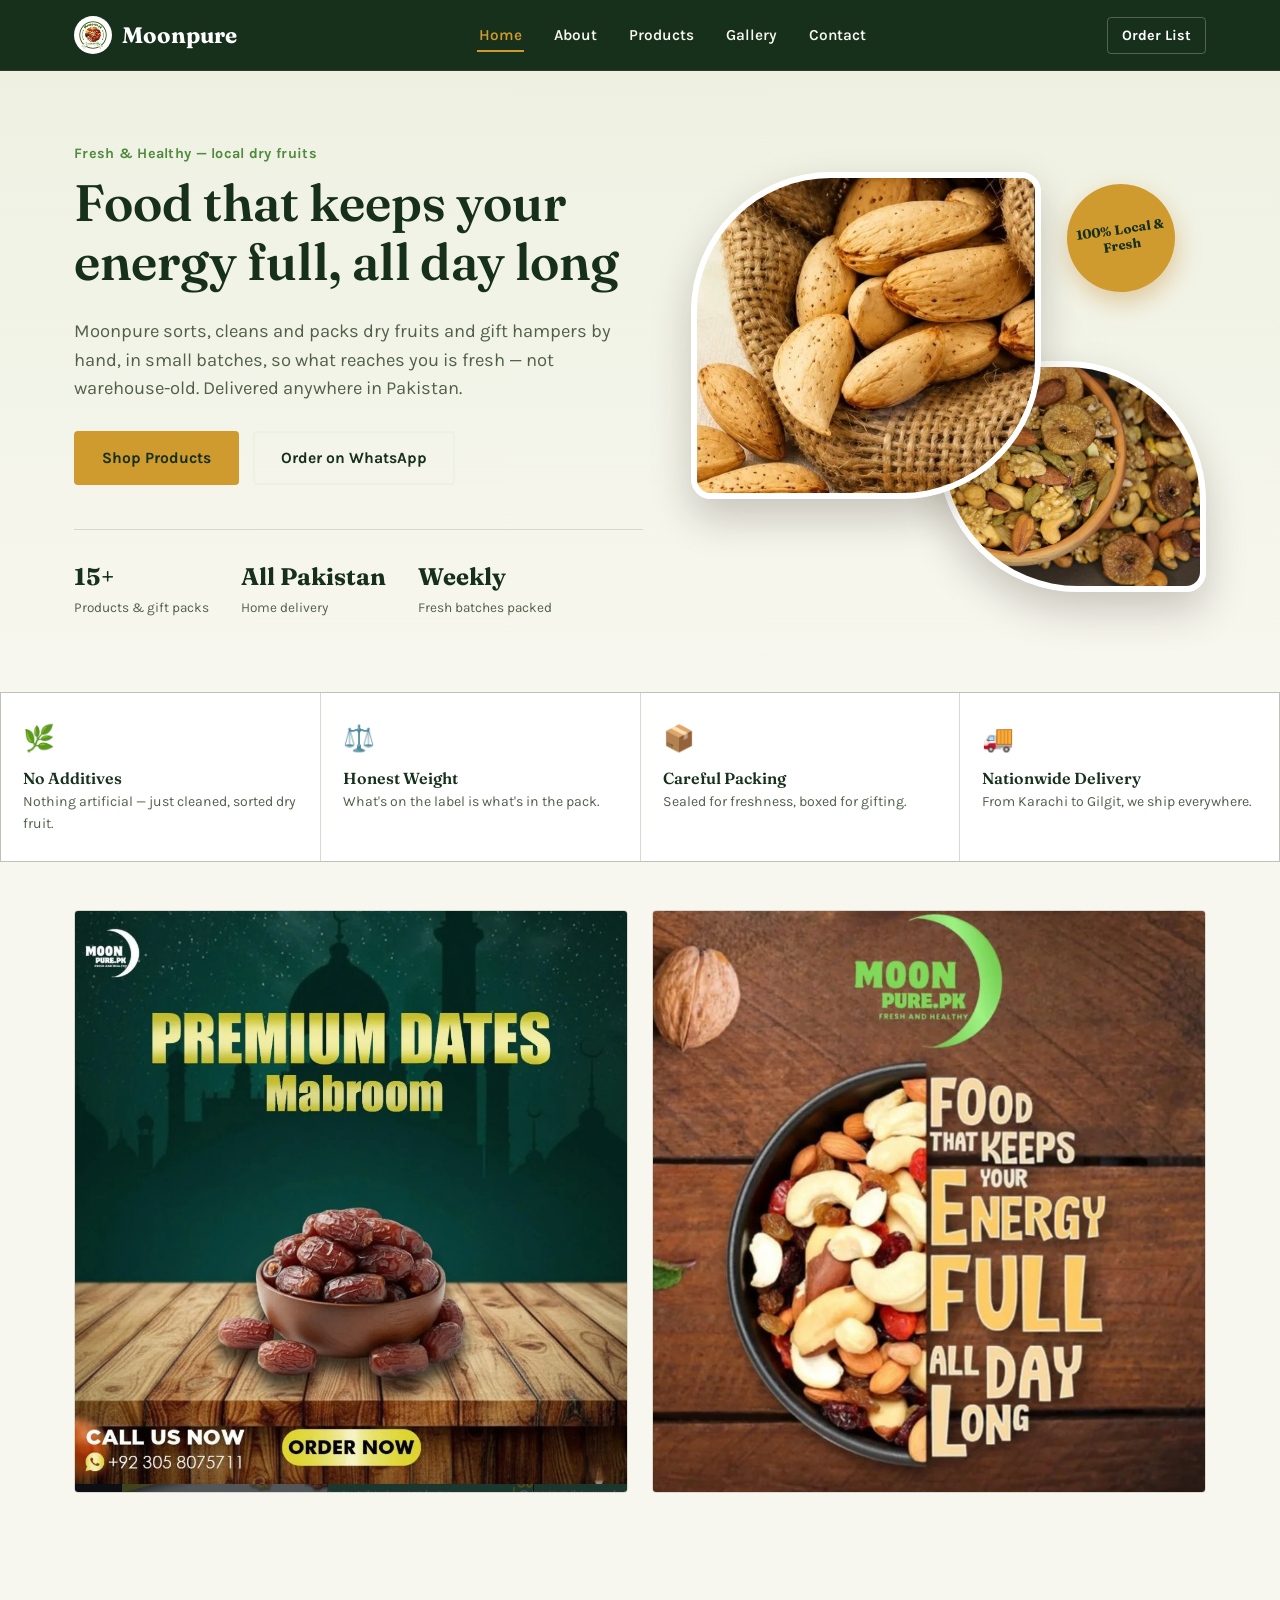
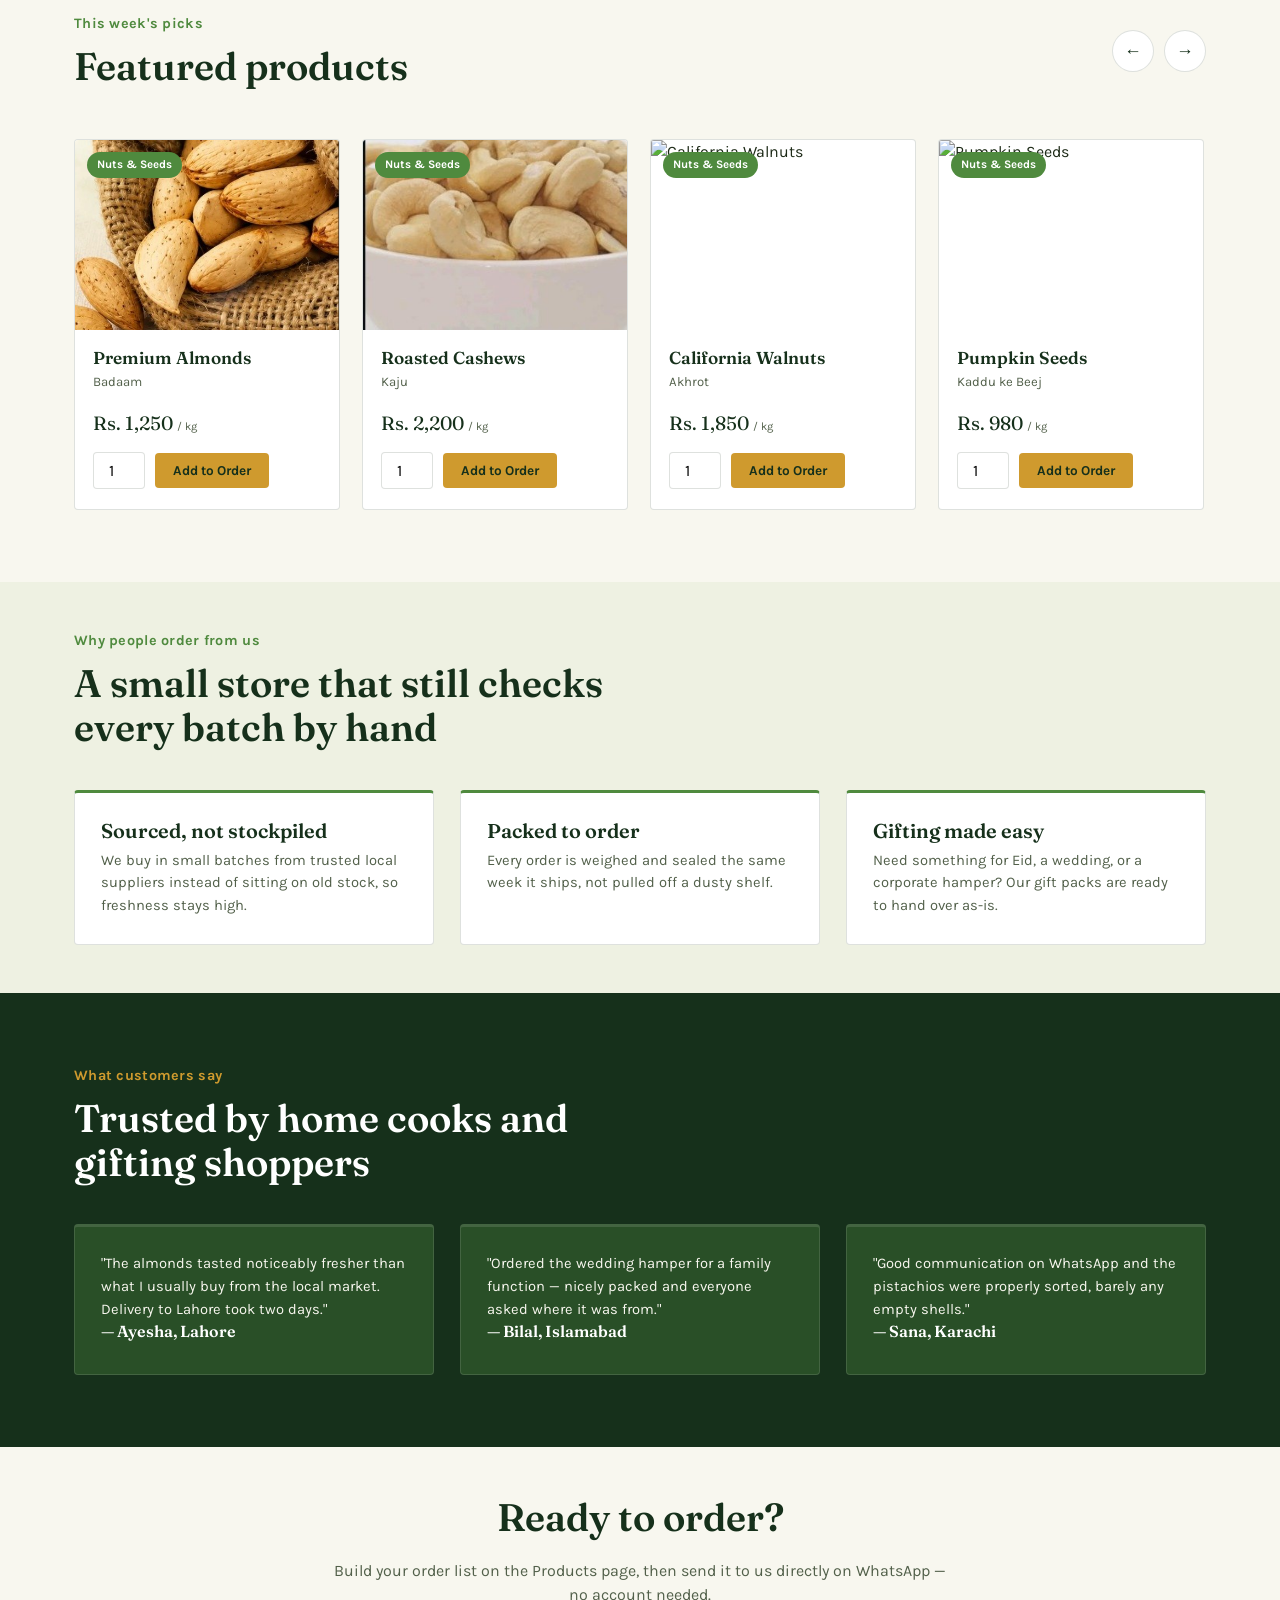
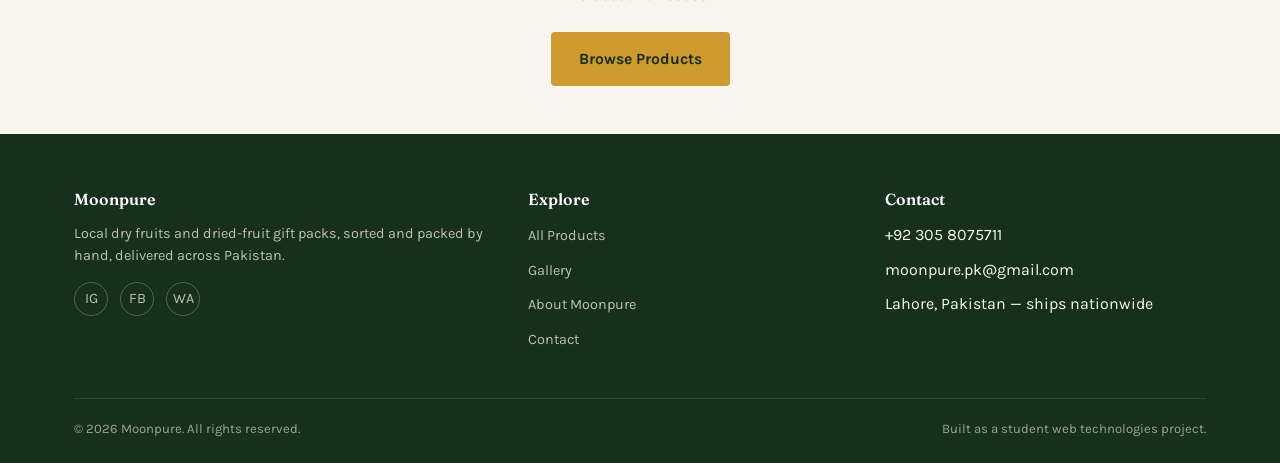
==== commit d30d5a56: "Merge feature-full-catalog into main" ====
--- a/index.html
+++ b/index.html
@@ -46,7 +46,7 @@
           <a href="contact.html" class="btn btn-outline">Order on WhatsApp</a>
         </div>
         <div class="hero-stats">
-          <div><strong>10+</strong><span>Products &amp; gift packs</span></div>
+          <div><strong>15+</strong><span>Products &amp; gift packs</span></div>
           <div><strong>All Pakistan</strong><span>Home delivery</span></div>
           <div><strong>Weekly</strong><span>Fresh batches packed</span></div>
         </div>
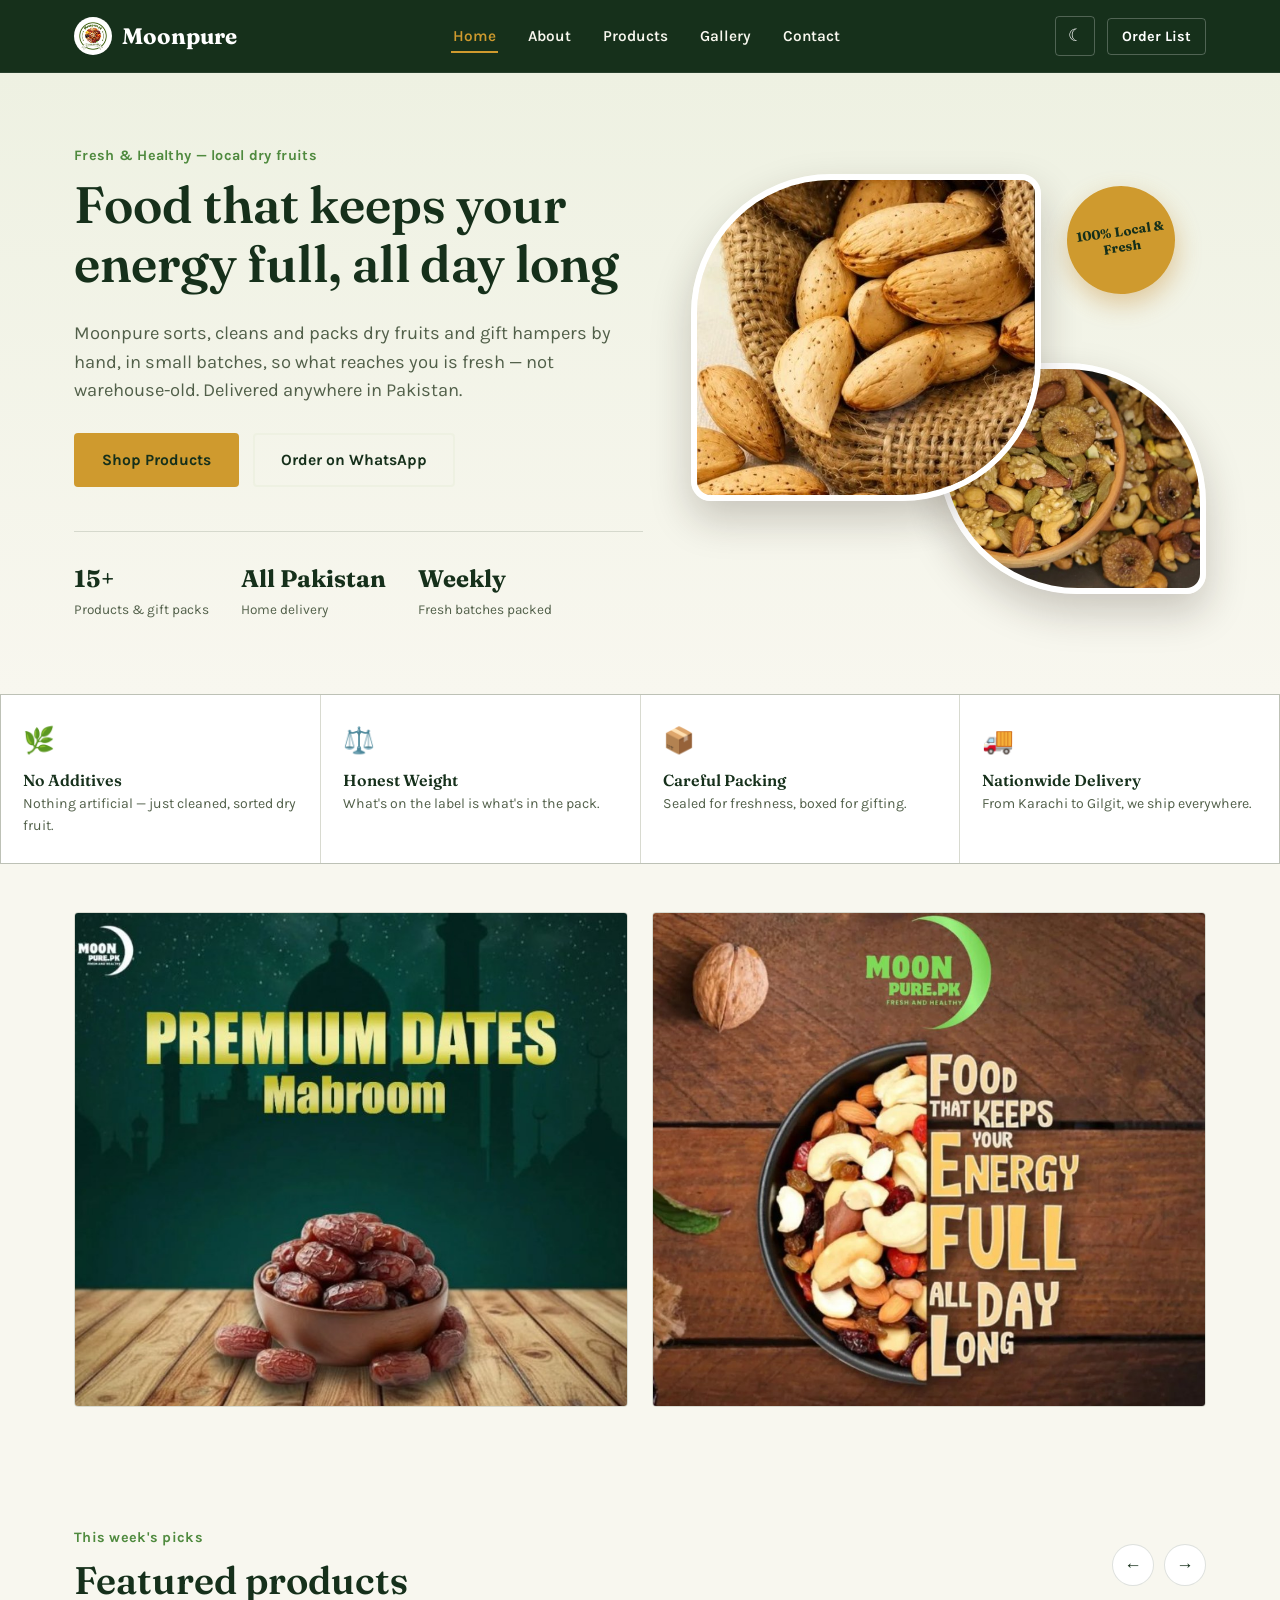
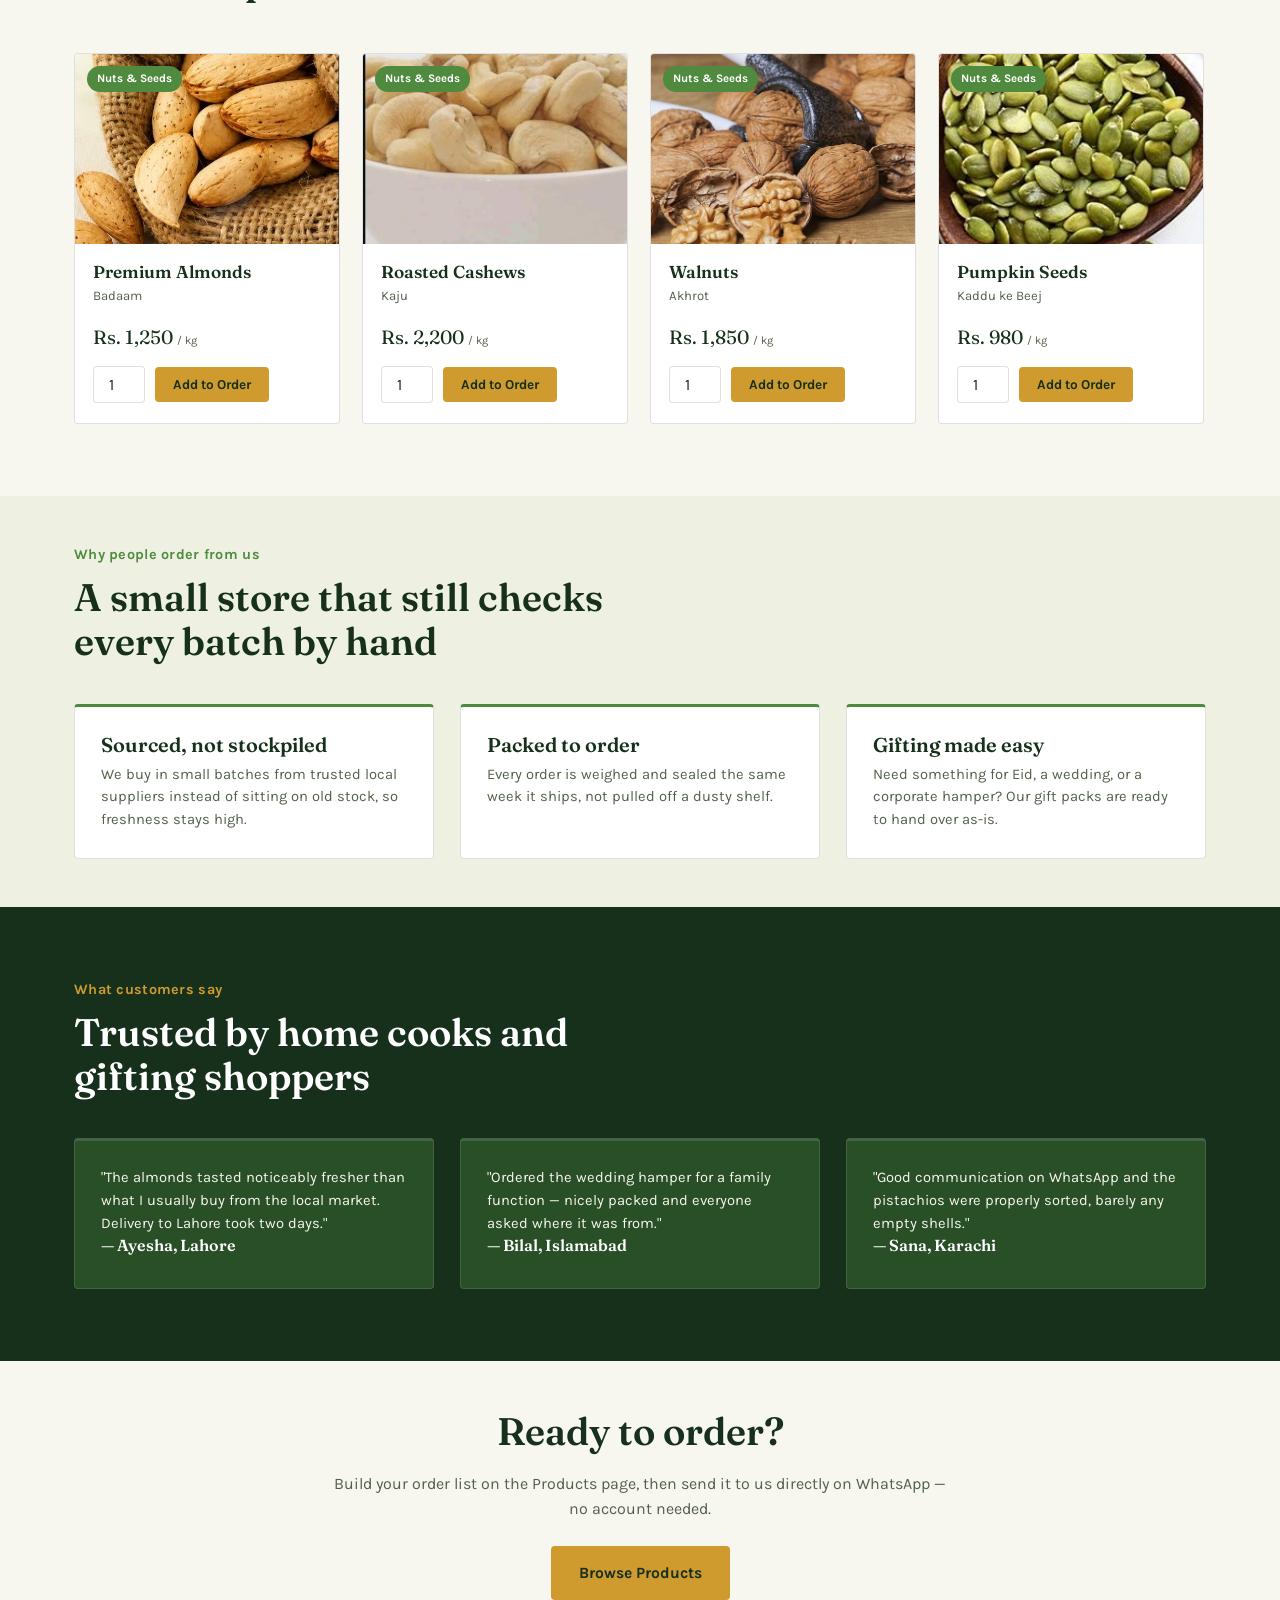
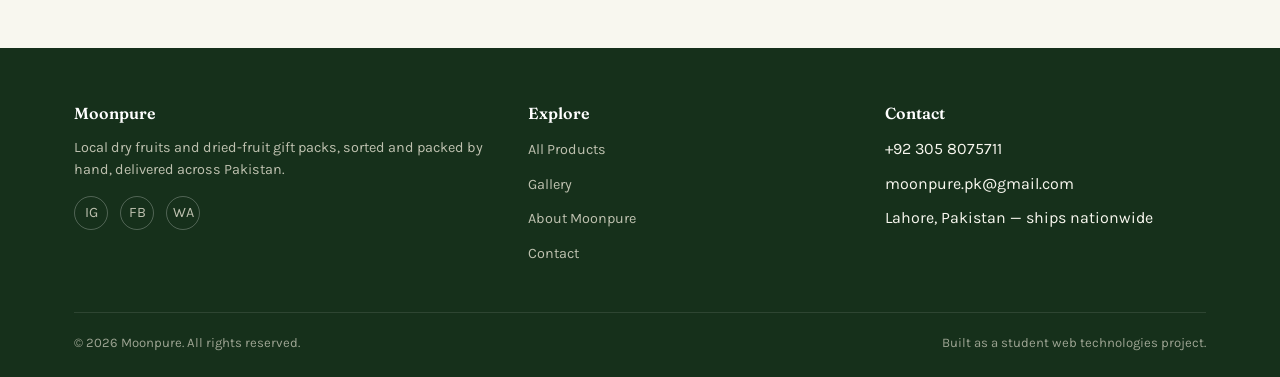
==== commit a4613abf: "Complete static website with HTML, CSS, and JS" ====
--- a/index.html
+++ b/index.html
@@ -8,6 +8,7 @@
 <link rel="preconnect" href="https://fonts.googleapis.com">
 <link href="https://fonts.googleapis.com/css2?family=Fraunces:opsz,wght@9..144,500;9..144,600;9..144,700&family=Karla:wght@400;500;700;800&display=swap" rel="stylesheet">
 <link rel="stylesheet" href="css/style.css">
+<script src="js/theme.js"></script>
 </head>
 <body>
 
@@ -22,6 +23,10 @@
       <li><a href="contact.html">Contact</a></li>
     </ul>
     <div class="nav-right">
+      <button class="theme-toggle" id="themeToggle" type="button" aria-label="Switch to dark mode" title="Dark mode">
+        <span class="theme-icon-light" aria-hidden="true">&#9790;</span>
+        <span class="theme-icon-dark" hidden aria-hidden="true">&#9728;</span>
+      </button>
       <button class="nav-cart-btn" id="openCartBtn" aria-label="Open order list">
         Order List <span class="nav-cart-count" id="cartCount">0</span>
       </button>
--- a/css/style.css
+++ b/css/style.css
@@ -10,7 +10,8 @@
   --walnut-900: #16301b;   /* deep forest green — nav / footer / dark sections */
   --walnut-700: #294f27;   /* secondary dark green */
   --parchment: #eef1e2;    /* soft off-white with a green cast */
-  --parchment-light: #f8f7ef; /* page background */
+  --parchment-light: #f8f7ef; /* light text on dark nav / footer / sections */
+  --bg-page: #f8f7ef;      /* main page background */
   --gold: #cf9a2e;         /* premium / gift accent, echoes the dates-poster gold */
   --gold-dark: #ad7f22;
   --pistachio: #4f8a3e;    /* bright leaf green accent */
@@ -19,6 +20,8 @@
   --ink-soft: #52604a;
   --line: rgba(22, 48, 27, 0.14);
   --white: #ffffff;
+  --surface: #ffffff;
+  --text-heading: var(--walnut-900);
 
   --font-display: "Fraunces", "Georgia", serif;
   --font-body: "Karla", "Segoe UI", sans-serif;
@@ -27,6 +30,56 @@
   --radius-m: 10px;
   --shadow-card: 0 1px 0 rgba(22, 48, 27, 0.06);
   --max-width: 1180px;
+
+  color-scheme: light;
+}
+
+/* Dark theme — only swap page/surface/text tokens; keep nav/footer greens intact */
+[data-theme="dark"] {
+  --parchment: #1e2a1e;
+  --bg-page: #141a14;
+  --gold: #d4a843;
+  --gold-dark: #b8892a;
+  --pistachio: #6aad58;
+  --rust: #c45a48;
+  --ink: #e4eae0;
+  --ink-soft: #9aab94;
+  --line: rgba(255, 255, 255, 0.12);
+  --surface: #243024;
+  --text-heading: #eef1e2;
+  --shadow-card: 0 1px 0 rgba(0, 0, 0, 0.35);
+
+  color-scheme: dark;
+}
+
+[data-theme="dark"] .chip.is-active {
+  background: var(--pistachio);
+  border-color: var(--pistachio);
+}
+
+[data-theme="dark"] .btn-outline {
+  border-color: var(--line);
+  color: var(--ink);
+}
+
+[data-theme="dark"] .btn-outline:hover {
+  background: rgba(255, 255, 255, 0.06);
+}
+
+[data-theme="dark"] .product-card:hover {
+  box-shadow: 0 14px 30px rgba(0, 0, 0, 0.35);
+}
+
+[data-theme="dark"] .hero-visual img {
+  border-color: var(--surface);
+  box-shadow: 0 18px 40px rgba(0, 0, 0, 0.45);
+}
+
+[data-theme="dark"] .form-row input,
+[data-theme="dark"] .form-row select,
+[data-theme="dark"] .form-row textarea {
+  background: var(--bg-page);
+  color: var(--ink);
 }
 
 /* ---------- Base ---------- */
@@ -38,14 +91,14 @@
   margin: 0;
   font-family: var(--font-body);
   color: var(--ink);
-  background: var(--parchment-light);
+  background: var(--bg-page);
   line-height: 1.55;
   -webkit-font-smoothing: antialiased;
 }
 
 h1, h2, h3, h4 {
   font-family: var(--font-display);
-  color: var(--walnut-900);
+  color: var(--text-heading);
   line-height: 1.15;
   margin: 0 0 0.5em;
   font-weight: 600;
@@ -124,7 +177,7 @@
 .btn-primary:hover { background: var(--gold-dark); }
 .btn-outline {
   border-color: var(--parchment);
-  color: var(--walnut-900);
+  color: var(--text-heading);
 }
 .section--dark .btn-outline { border-color: var(--parchment-light); color: var(--white); }
 .btn-outline:hover { background: rgba(255,255,255,0.08); }
@@ -209,7 +262,29 @@
   font-weight: 800;
 }
 
-.nav-right { display: flex; align-items: center; gap: 18px; }
+.nav-right { display: flex; align-items: center; gap: 12px; }
+
+.theme-toggle {
+  background: transparent;
+  border: 1px solid rgba(255, 255, 255, 0.25);
+  color: var(--white);
+  border-radius: var(--radius-s);
+  width: 40px;
+  height: 40px;
+  display: flex;
+  align-items: center;
+  justify-content: center;
+  font-size: 1.05rem;
+  line-height: 1;
+  padding: 0;
+  flex-shrink: 0;
+  transition: background 0.15s ease, border-color 0.15s ease;
+}
+.theme-toggle:hover {
+  background: rgba(255, 255, 255, 0.08);
+  border-color: var(--gold);
+}
+.theme-toggle [hidden] { display: none; }
 
 .hamburger {
   display: none;
@@ -231,7 +306,7 @@
 
 /* ---------- Hero ---------- */
 .hero {
-  background: linear-gradient(180deg, var(--parchment) 0%, var(--parchment-light) 100%);
+  background: linear-gradient(180deg, var(--parchment) 0%, var(--bg-page) 100%);
   overflow: hidden;
 }
 .hero .container {
@@ -257,7 +332,7 @@
   display: block;
   font-family: var(--font-display);
   font-size: 1.5rem;
-  color: var(--walnut-900);
+  color: var(--text-heading);
 }
 .hero-stats div span { font-size: 0.85rem; color: var(--ink-soft); }
 
@@ -306,7 +381,7 @@
   border: 1px solid var(--line);
 }
 .highlight-item {
-  background: var(--white);
+  background: var(--surface);
   padding: 26px 22px;
 }
 .highlight-item .icon { font-size: 1.6rem; }
@@ -321,7 +396,7 @@
 }
 
 .info-card {
-  background: var(--white);
+  background: var(--surface);
   border: 1px solid var(--line);
   border-top: 3px solid var(--pistachio);
   padding: 26px;
@@ -351,9 +426,9 @@
   width: 42px; height: 42px;
   border-radius: 50%;
   border: 1px solid var(--line);
-  background: var(--white);
+  background: var(--surface);
   font-size: 1.1rem;
-  color: var(--walnut-900);
+  color: var(--text-heading);
 }
 .slider-nav button:hover { background: var(--gold); color: var(--walnut-900); }
 
@@ -371,7 +446,7 @@
   padding: 9px 18px;
   border-radius: 999px;
   border: 1px solid var(--line);
-  background: var(--white);
+  background: var(--surface);
   font-weight: 700;
   font-size: 0.88rem;
   color: var(--ink-soft);
@@ -386,7 +461,7 @@
   align-items: center;
   gap: 8px;
   border: 1px solid var(--line);
-  background: var(--white);
+  background: var(--surface);
   padding: 10px 16px;
   border-radius: 999px;
   min-width: 240px;
@@ -395,6 +470,7 @@
   border: none;
   outline: none;
   background: transparent;
+  color: var(--ink);
   width: 100%;
   font-size: 0.92rem;
 }
@@ -406,7 +482,7 @@
 }
 
 .product-card {
-  background: var(--white);
+  background: var(--surface);
   border: 1px solid var(--line);
   border-radius: var(--radius-s);
   overflow: hidden;
@@ -438,7 +514,7 @@
 .product-body { padding: 18px 18px 20px; display: flex; flex-direction: column; flex: 1; }
 .product-body h3 { margin: 0 0 4px; font-size: 1.08rem; }
 .product-urdu { font-size: 0.82rem; color: var(--ink-soft); margin-bottom: 8px; }
-.product-price { font-family: var(--font-display); font-size: 1.2rem; color: var(--walnut-900); margin: 8px 0 14px; }
+.product-price { font-family: var(--font-display); font-size: 1.2rem; color: var(--text-heading); margin: 8px 0 14px; }
 .product-actions { display: flex; gap: 10px; margin-top: auto; align-items: center; }
 .qty-input {
   width: 52px;
@@ -446,6 +522,8 @@
   text-align: center;
   border: 1px solid var(--line);
   border-radius: var(--radius-s);
+  background: var(--surface);
+  color: var(--ink);
 }
 .no-results { padding: 40px; text-align: center; color: var(--ink-soft); grid-column: 1 / -1; }
 
@@ -465,7 +543,7 @@
   height: 100%;
   width: 380px;
   max-width: 92vw;
-  background: var(--white);
+  background: var(--surface);
   transform: translateX(100%);
   transition: transform 0.25s ease;
   z-index: 201;
@@ -492,7 +570,8 @@
 .cart-line-qty { display: flex; align-items: center; gap: 6px; }
 .cart-line-qty button {
   width: 24px; height: 24px; border-radius: 50%;
-  border: 1px solid var(--line); background: var(--white);
+  border: 1px solid var(--line); background: var(--surface);
+  color: var(--ink);
 }
 .cart-remove { background: none; border: none; color: var(--rust); font-size: 0.78rem; text-decoration: underline; margin-top: 4px; }
 .cart-empty { text-align: center; color: var(--ink-soft); padding: 40px 10px; }
@@ -564,7 +643,7 @@
   counter-reset: step;
 }
 .process-step {
-  background: var(--white);
+  background: var(--surface);
   border: 1px solid var(--line);
   border-radius: var(--radius-s);
   padding: 24px 20px;
@@ -610,7 +689,7 @@
 .map-frame iframe { width: 100%; height: 100%; border: 0; }
 
 .form-card {
-  background: var(--white);
+  background: var(--surface);
   border: 1px solid var(--line);
   border-radius: var(--radius-s);
   padding: 30px;
@@ -629,7 +708,7 @@
   padding: 12px 14px;
   border: 1px solid var(--line);
   border-radius: var(--radius-s);
-  background: var(--parchment-light);
+  background: var(--bg-page);
 }
 .form-row textarea { resize: vertical; min-height: 110px; }
 .form-grid-2 { display: grid; grid-template-columns: 1fr 1fr; gap: 18px; }
@@ -671,7 +750,7 @@
   align-items: center;
   font-family: var(--font-display);
   font-size: 1.05rem;
-  color: var(--walnut-900);
+  color: var(--text-heading);
 }
 .accordion-trigger .plus {
   font-size: 1.4rem;
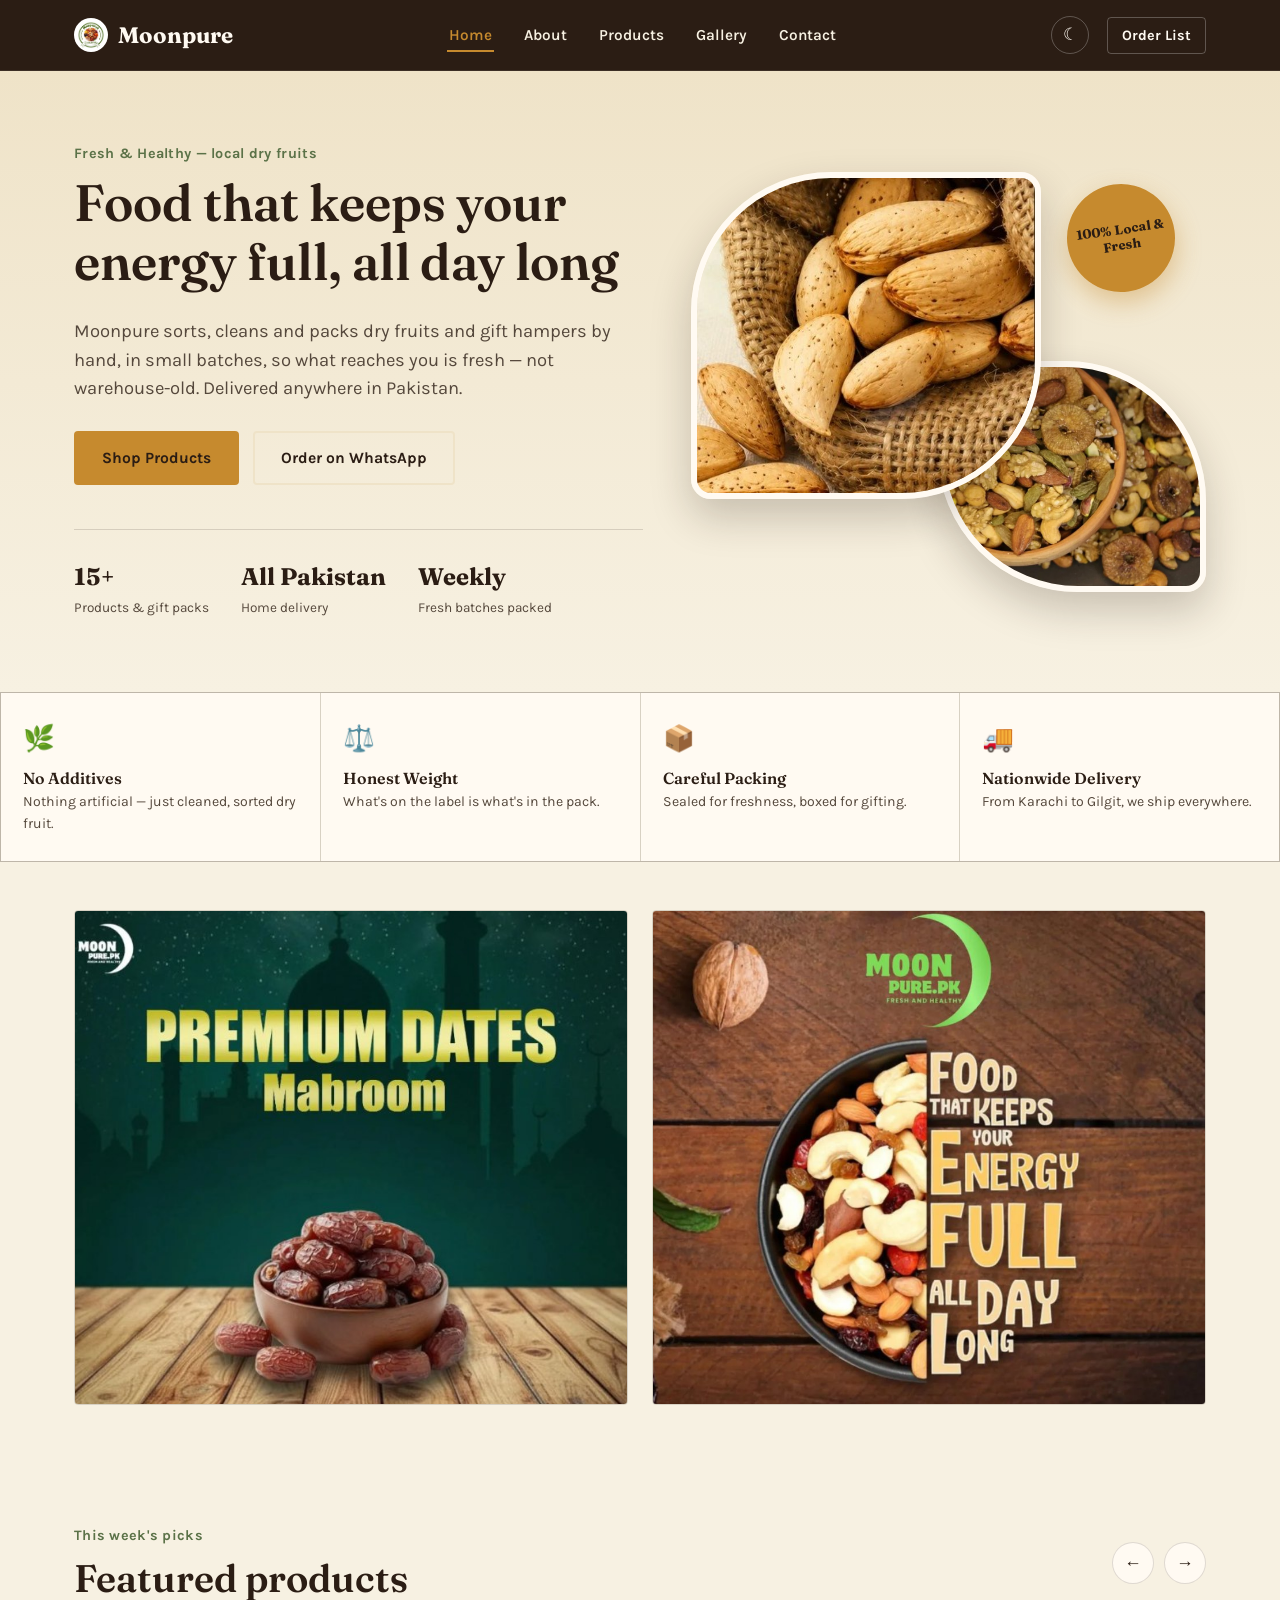
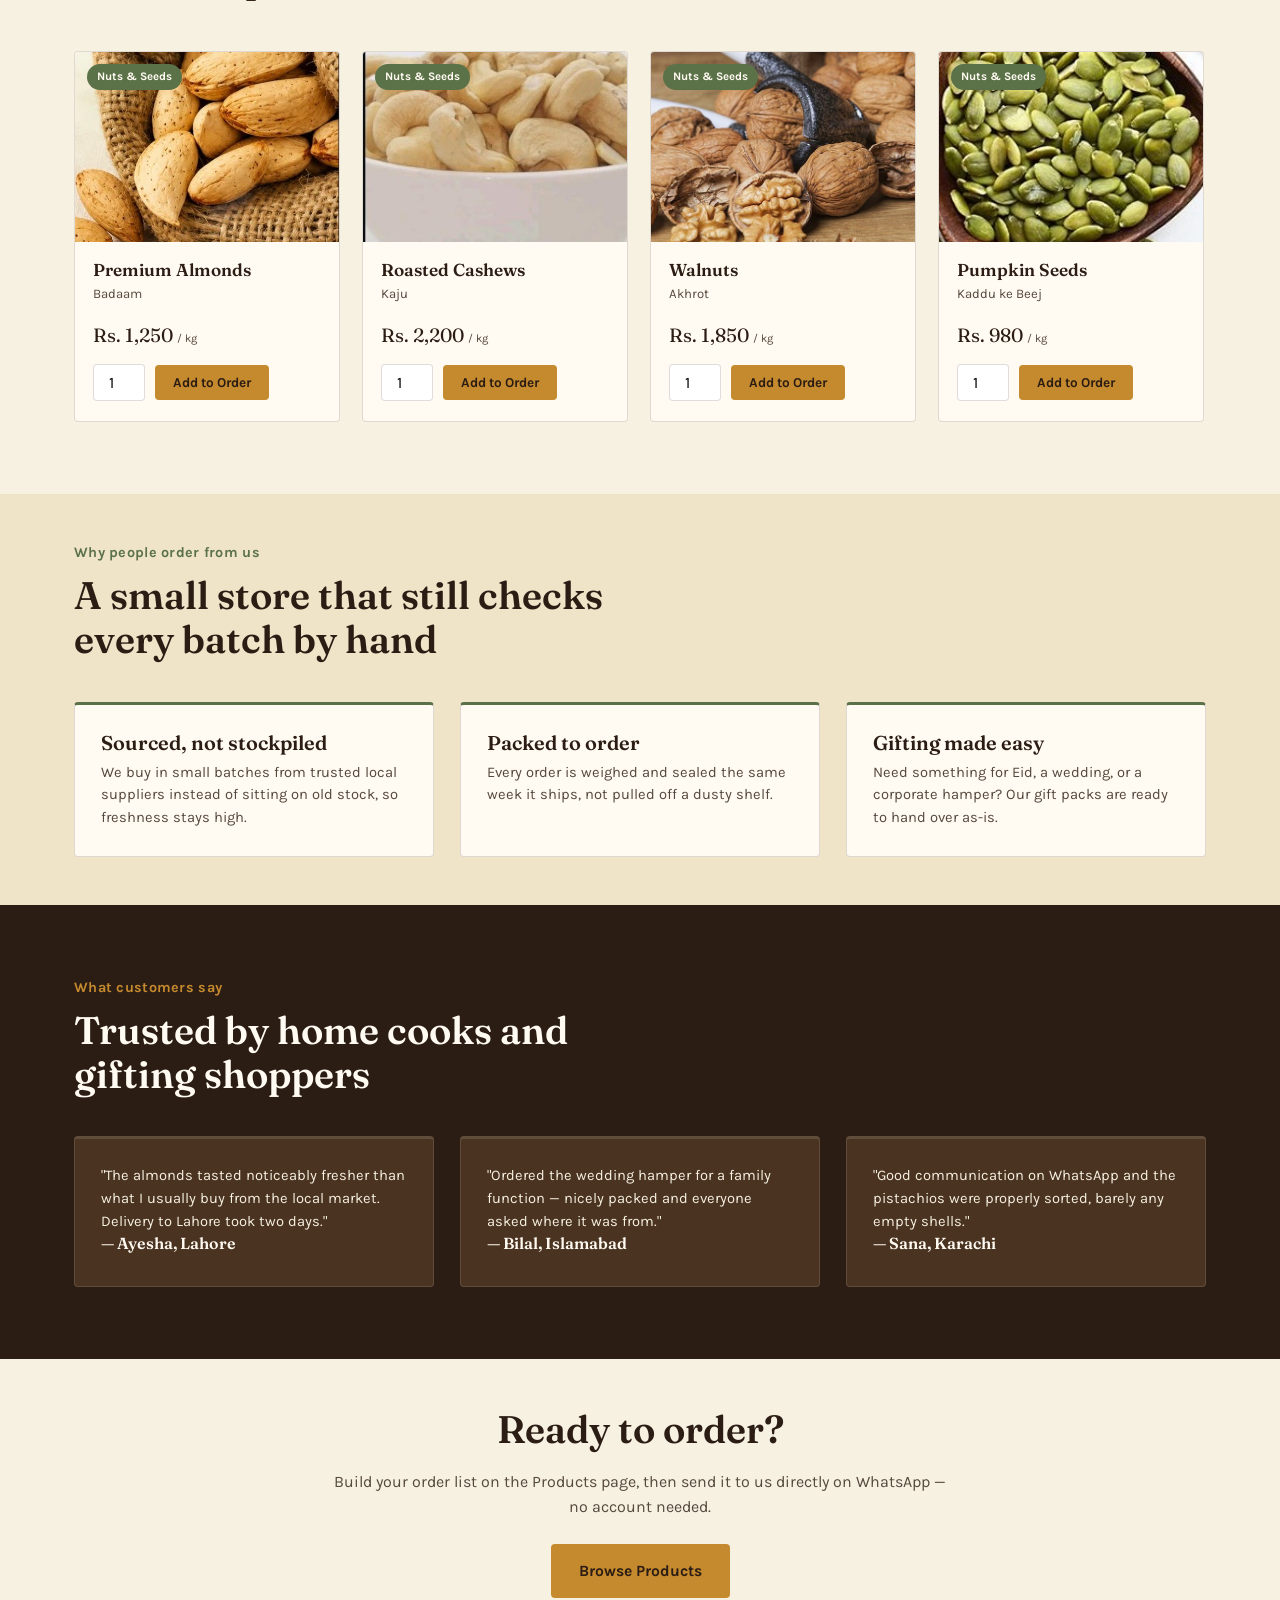
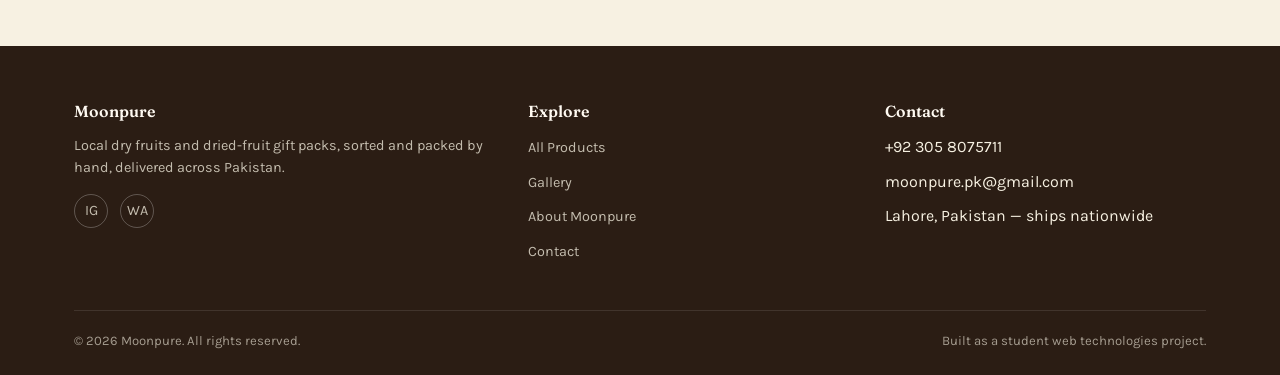
==== commit 5ce0c2e4: "Fix dark mode CSS, promo poster layout, remove dead FB link" ====
--- a/index.html
+++ b/index.html
@@ -122,7 +122,7 @@
   </section>
 
   <!-- WHY MOONPURE -->
-  <section class="section section--tight" style="background:var(--parchment);">
+  <section class="section section--tight" style="background:var(--bg-soft);">
     <div class="container">
       <div class="section-head">
         <p class="eyebrow-label">Why people order from us</p>
@@ -188,7 +188,6 @@
         <p>Local dry fruits and dried-fruit gift packs, sorted and packed by hand, delivered across Pakistan.</p>
         <div class="social-row">
           <a href="https://www.instagram.com/moonpure.pk" aria-label="Instagram" target="_blank" rel="noopener">IG</a>
-          <a href="#" aria-label="Facebook">FB</a>
           <a href="https://wa.me/923058075711" aria-label="WhatsApp" target="_blank" rel="noopener">WA</a>
         </div>
       </div>
--- a/css/style.css
+++ b/css/style.css
@@ -7,79 +7,52 @@
 
 /* ---------- Design tokens ---------- */
 :root {
-  --walnut-900: #16301b;   /* deep forest green — nav / footer / dark sections */
-  --walnut-700: #294f27;   /* secondary dark green */
-  --parchment: #eef1e2;    /* soft off-white with a green cast */
-  --parchment-light: #f8f7ef; /* light text on dark nav / footer / sections */
-  --bg-page: #f8f7ef;      /* main page background */
-  --gold: #cf9a2e;         /* premium / gift accent, echoes the dates-poster gold */
-  --gold-dark: #ad7f22;
-  --pistachio: #4f8a3e;    /* bright leaf green accent */
-  --rust: #a1442f;         /* error / remove state */
-  --ink: #1d2a17;
-  --ink-soft: #52604a;
-  --line: rgba(22, 48, 27, 0.14);
-  --white: #ffffff;
-  --surface: #ffffff;
-  --text-heading: var(--walnut-900);
+  --walnut-900: #2b1d14;
+  --walnut-700: #4a3320;
+  --parchment: #efe3c8;
+  --parchment-light: #f7f1e2;
+  --gold: #c68a2e;
+  --gold-dark: #a56f1f;
+  --pistachio: #5b7248;
+  --rust: #7a3b2e;
+  --ink: #241812;
+  --ink-soft: #55483c;
+  --line: rgba(43, 29, 20, 0.15);
+  --white: #fffaf2;
+
+  /* Theme-aware surface tokens — these are the only ones that change
+     between light and dark mode. Everything above stays constant,
+     since those colours are used consistently on their own
+     always-dark (nav/footer) or always-bright (accent) surfaces. */
+  --bg: var(--parchment-light);      /* page background */
+  --bg-soft: var(--parchment);       /* subtle section tint / hero gradient */
+  --surface: var(--white);           /* card & component backgrounds */
+  --heading: var(--walnut-900);      /* heading/emphasis text on --bg or --surface */
 
   --font-display: "Fraunces", "Georgia", serif;
   --font-body: "Karla", "Segoe UI", sans-serif;
 
   --radius-s: 4px;
   --radius-m: 10px;
-  --shadow-card: 0 1px 0 rgba(22, 48, 27, 0.06);
+  --shadow-card: 0 1px 0 rgba(43, 29, 20, 0.06);
   --max-width: 1180px;
 
   color-scheme: light;
 }
 
-/* Dark theme — only swap page/surface/text tokens; keep nav/footer greens intact */
-[data-theme="dark"] {
-  --parchment: #1e2a1e;
-  --bg-page: #141a14;
-  --gold: #d4a843;
-  --gold-dark: #b8892a;
-  --pistachio: #6aad58;
-  --rust: #c45a48;
-  --ink: #e4eae0;
-  --ink-soft: #9aab94;
-  --line: rgba(255, 255, 255, 0.12);
-  --surface: #243024;
-  --text-heading: #eef1e2;
-  --shadow-card: 0 1px 0 rgba(0, 0, 0, 0.35);
+/* ---------- Dark theme ---------- */
+html[data-theme="dark"] {
+  --bg: #17100a;
+  --bg-soft: #201609;
+  --surface: #241a10;
+  --heading: #f3e9d8;
+  --ink: #ece2d2;
+  --ink-soft: #b7a891;
+  --line: rgba(255, 255, 255, 0.14);
+  --gold: #e0a83f;
+  --pistachio: #7c9868;
 
   color-scheme: dark;
-}
-
-[data-theme="dark"] .chip.is-active {
-  background: var(--pistachio);
-  border-color: var(--pistachio);
-}
-
-[data-theme="dark"] .btn-outline {
-  border-color: var(--line);
-  color: var(--ink);
-}
-
-[data-theme="dark"] .btn-outline:hover {
-  background: rgba(255, 255, 255, 0.06);
-}
-
-[data-theme="dark"] .product-card:hover {
-  box-shadow: 0 14px 30px rgba(0, 0, 0, 0.35);
-}
-
-[data-theme="dark"] .hero-visual img {
-  border-color: var(--surface);
-  box-shadow: 0 18px 40px rgba(0, 0, 0, 0.45);
-}
-
-[data-theme="dark"] .form-row input,
-[data-theme="dark"] .form-row select,
-[data-theme="dark"] .form-row textarea {
-  background: var(--bg-page);
-  color: var(--ink);
 }
 
 /* ---------- Base ---------- */
@@ -91,14 +64,15 @@
   margin: 0;
   font-family: var(--font-body);
   color: var(--ink);
-  background: var(--bg-page);
+  background: var(--bg);
   line-height: 1.55;
   -webkit-font-smoothing: antialiased;
+  transition: background 0.25s ease, color 0.25s ease;
 }
 
 h1, h2, h3, h4 {
   font-family: var(--font-display);
-  color: var(--text-heading);
+  color: var(--heading);
   line-height: 1.15;
   margin: 0 0 0.5em;
   font-weight: 600;
@@ -176,8 +150,8 @@
 }
 .btn-primary:hover { background: var(--gold-dark); }
 .btn-outline {
-  border-color: var(--parchment);
-  color: var(--text-heading);
+  border-color: var(--bg-soft);
+  color: var(--heading);
 }
 .section--dark .btn-outline { border-color: var(--parchment-light); color: var(--white); }
 .btn-outline:hover { background: rgba(255,255,255,0.08); }
@@ -212,12 +186,13 @@
   color: var(--white);
 }
 .brand .brand-mark {
-  width: 38px; height: 38px;
+  width: 34px; height: 34px;
   border-radius: 50%;
+  background: var(--gold);
+  color: var(--walnut-900);
+  display: flex; align-items: center; justify-content: center;
+  font-size: 1rem;
   overflow: hidden;
-  background: var(--white);
-  display: flex; align-items: center; justify-content: center;
-  flex-shrink: 0;
 }
 .brand .brand-mark img { width: 100%; height: 100%; object-fit: cover; }
 
@@ -262,29 +237,23 @@
   font-weight: 800;
 }
 
-.nav-right { display: flex; align-items: center; gap: 12px; }
+.nav-right { display: flex; align-items: center; gap: 18px; }
 
 .theme-toggle {
+  display: flex;
+  align-items: center;
+  justify-content: center;
+  width: 38px;
+  height: 38px;
+  border-radius: 50%;
   background: transparent;
-  border: 1px solid rgba(255, 255, 255, 0.25);
+  border: 1px solid rgba(255,255,255,0.25);
   color: var(--white);
-  border-radius: var(--radius-s);
-  width: 40px;
-  height: 40px;
-  display: flex;
-  align-items: center;
-  justify-content: center;
   font-size: 1.05rem;
   line-height: 1;
   padding: 0;
-  flex-shrink: 0;
-  transition: background 0.15s ease, border-color 0.15s ease;
-}
-.theme-toggle:hover {
-  background: rgba(255, 255, 255, 0.08);
-  border-color: var(--gold);
-}
-.theme-toggle [hidden] { display: none; }
+}
+.theme-toggle:hover { background: rgba(255,255,255,0.12); }
 
 .hamburger {
   display: none;
@@ -306,7 +275,7 @@
 
 /* ---------- Hero ---------- */
 .hero {
-  background: linear-gradient(180deg, var(--parchment) 0%, var(--bg-page) 100%);
+  background: linear-gradient(180deg, var(--bg-soft) 0%, var(--bg) 100%);
   overflow: hidden;
 }
 .hero .container {
@@ -332,7 +301,7 @@
   display: block;
   font-family: var(--font-display);
   font-size: 1.5rem;
-  color: var(--text-heading);
+  color: var(--heading);
 }
 .hero-stats div span { font-size: 0.85rem; color: var(--ink-soft); }
 
@@ -344,7 +313,7 @@
 .hero-visual img {
   position: absolute;
   object-fit: cover;
-  border: 6px solid var(--white);
+  border: 6px solid var(--surface);
   box-shadow: 0 18px 40px rgba(43,29,20,0.22);
 }
 .hero-img-a { width: 68%; height: 78%; top: 0; left: 0; border-radius: 140px 20px 140px 20px; z-index: 2; }
@@ -428,7 +397,7 @@
   border: 1px solid var(--line);
   background: var(--surface);
   font-size: 1.1rem;
-  color: var(--text-heading);
+  color: var(--heading);
 }
 .slider-nav button:hover { background: var(--gold); color: var(--walnut-900); }
 
@@ -470,7 +439,6 @@
   border: none;
   outline: none;
   background: transparent;
-  color: var(--ink);
   width: 100%;
   font-size: 0.92rem;
 }
@@ -514,7 +482,7 @@
 .product-body { padding: 18px 18px 20px; display: flex; flex-direction: column; flex: 1; }
 .product-body h3 { margin: 0 0 4px; font-size: 1.08rem; }
 .product-urdu { font-size: 0.82rem; color: var(--ink-soft); margin-bottom: 8px; }
-.product-price { font-family: var(--font-display); font-size: 1.2rem; color: var(--text-heading); margin: 8px 0 14px; }
+.product-price { font-family: var(--font-display); font-size: 1.2rem; color: var(--heading); margin: 8px 0 14px; }
 .product-actions { display: flex; gap: 10px; margin-top: auto; align-items: center; }
 .qty-input {
   width: 52px;
@@ -522,8 +490,6 @@
   text-align: center;
   border: 1px solid var(--line);
   border-radius: var(--radius-s);
-  background: var(--surface);
-  color: var(--ink);
 }
 .no-results { padding: 40px; text-align: center; color: var(--ink-soft); grid-column: 1 / -1; }
 
@@ -571,7 +537,6 @@
 .cart-line-qty button {
   width: 24px; height: 24px; border-radius: 50%;
   border: 1px solid var(--line); background: var(--surface);
-  color: var(--ink);
 }
 .cart-remove { background: none; border: none; color: var(--rust); font-size: 0.78rem; text-decoration: underline; margin-top: 4px; }
 .cart-empty { text-align: center; color: var(--ink-soft); padding: 40px 10px; }
@@ -708,7 +673,7 @@
   padding: 12px 14px;
   border: 1px solid var(--line);
   border-radius: var(--radius-s);
-  background: var(--bg-page);
+  background: var(--bg);
 }
 .form-row textarea { resize: vertical; min-height: 110px; }
 .form-grid-2 { display: grid; grid-template-columns: 1fr 1fr; gap: 18px; }
@@ -750,7 +715,7 @@
   align-items: center;
   font-family: var(--font-display);
   font-size: 1.05rem;
-  color: var(--text-heading);
+  color: var(--heading);
 }
 .accordion-trigger .plus {
   font-size: 1.4rem;
@@ -828,6 +793,7 @@
 }
 .promo-card {
   position: relative;
+  display: block;
   border-radius: var(--radius-s);
   overflow: hidden;
   border: 1px solid var(--line);
@@ -847,7 +813,8 @@
   .about-hero img { height: 260px; }
   .contact-layout { grid-template-columns: 1fr; }
   .slider-track .product-card { min-width: calc(50% - 11px); }
-  .promo-strip { grid-template-columns: 1fr; }
+  .promo-strip { gap: 14px; }
+  .promo-card { min-height: 160px; }
 }
 
 @media (max-width: 720px) {
